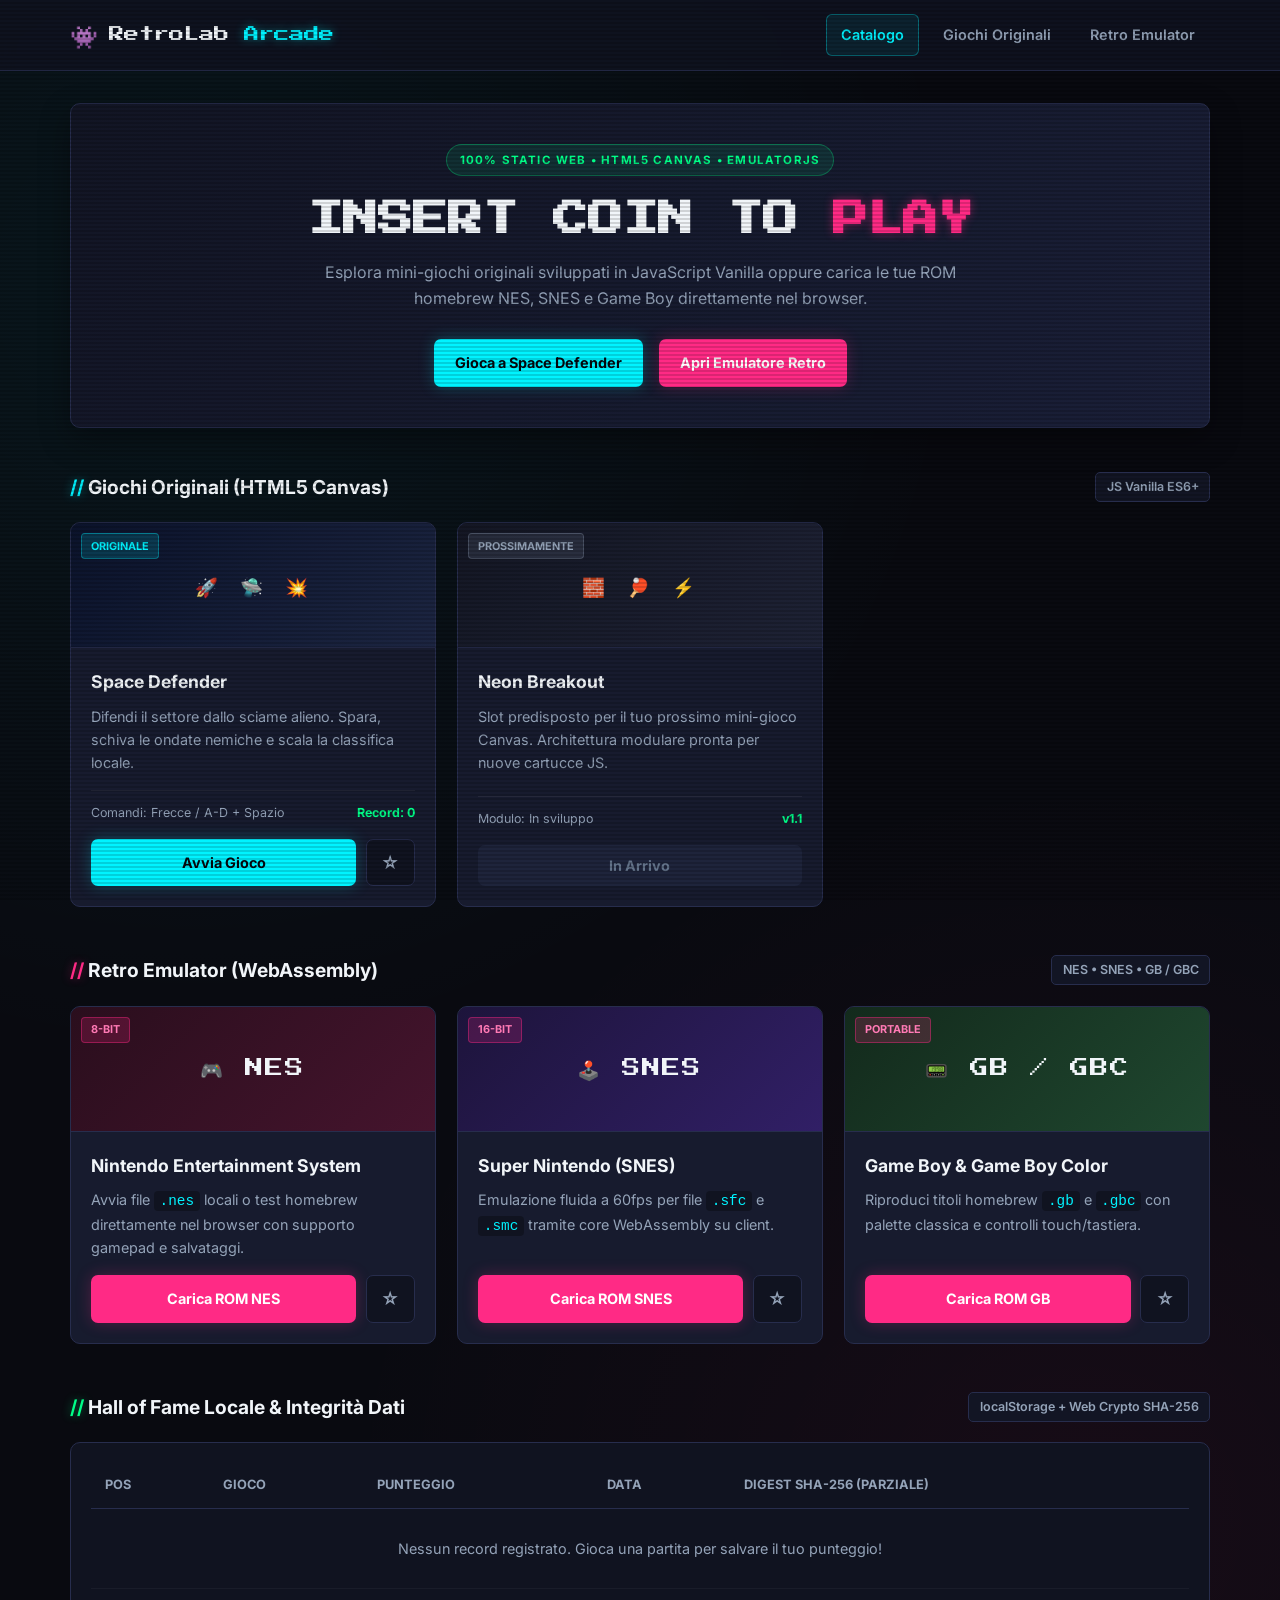
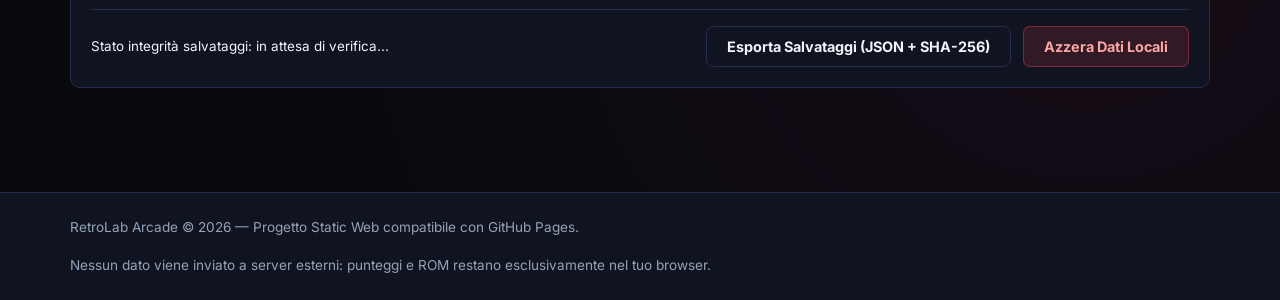
==== index.html @ 6ed78649 "Prime modifiche" ====
<!DOCTYPE html>
<html lang="it">
<head>
  <meta charset="UTF-8">
  <meta name="viewport" content="width=device-width, initial-scale=1.0">
  <title>RetroLab Arcade | Portale Giochi HTML5 &amp; Emulatore</title>
  <link rel="preconnect" href="https://fonts.googleapis.com">
  <link rel="preconnect" href="https://fonts.gstatic.com" crossorigin>
  <link href="https://fonts.googleapis.com/css2?family=Inter:wght@400;600;700&family=Press+Start+2P&display=swap" rel="stylesheet">
  <link rel="stylesheet" href="./assets/css/style.css">
</head>
<body>
<div class="crt-overlay" aria-hidden="true"></div>

<header class="site-header">
  <div class="container header-content">
    <a href="./index.html" class="brand">
      <span class="brand-icon">👾</span>
      <span class="brand-text">RetroLab <span class="neon-cyan">Arcade</span></span>
    </a>
    <nav class="main-nav" aria-label="Navigazione principale">
      <a href="./index.html" class="nav-link active">Catalogo</a>
      <a href="./play_original.html" class="nav-link">Giochi Originali</a>
      <a href="./play_retro.html" class="nav-link">Retro Emulator</a>
    </nav>
  </div>
</header>

<main class="container main-content">
  <section class="hero-banner">
    <div class="hero-badge">100% STATIC WEB • HTML5 CANVAS • EMULATORJS</div>
    <h1 class="hero-title">INSERT COIN TO <span class="neon-pink">PLAY</span></h1>
    <p class="hero-subtitle">
      Esplora mini-giochi originali sviluppati in JavaScript Vanilla oppure carica le tue ROM homebrew NES, SNES e Game Boy direttamente nel browser.
    </p>
    <div class="hero-actions">
      <a href="./play_original.html" class="btn btn-primary">Gioca a Space Defender</a>
      <a href="./play_retro.html" class="btn btn-secondary">Apri Emulatore Retro</a>
    </div>
  </section>

  <section class="catalog-section" aria-labelledby="original-games-heading">
    <div class="section-header">
      <h2 id="original-games-heading" class="section-title">
        <span class="neon-cyan">//</span> Giochi Originali (HTML5 Canvas)
      </h2>
      <span class="section-tag">JS Vanilla ES6+</span>
    </div>

    <div class="games-grid">
      <article class="game-card">
        <div class="card-banner banner-space">
          <span class="card-badge">ORIGINALE</span>
          <div class="pixel-art-preview">🚀 🛸 💥</div>
        </div>
        <div class="card-body">
          <h3 class="card-title">Space Defender</h3>
          <p class="card-desc">
            Difendi il settore dallo sciame alieno. Spara, schiva le ondate nemiche e scala la classifica locale.
          </p>
          <div class="card-meta">
            <span>Comandi: Frecce / A-D + Spazio</span>
            <span id="card-space-best" class="meta-record">Record: 0</span>
          </div>
          <div class="card-actions">
            <a href="./play_original.html" class="btn btn-primary btn-full">Avvia Gioco</a>
            <button type="button" class="btn btn-icon fav-toggle" data-game-id="space_defender" aria-label="Aggiungi Space Defender ai preferiti" title="Preferito">
              ☆
            </button>
          </div>
        </div>
      </article>

      <article class="game-card card-coming-soon">
        <div class="card-banner banner-locked">
          <span class="card-badge badge-muted">PROSSIMAMENTE</span>
          <div class="pixel-art-preview">🧱 🏓 ⚡</div>
        </div>
        <div class="card-body">
          <h3 class="card-title">Neon Breakout</h3>
          <p class="card-desc">
            Slot predisposto per il tuo prossimo mini-gioco Canvas. Architettura modulare pronta per nuove cartucce JS.
          </p>
          <div class="card-meta">
            <span>Modulo: In sviluppo</span>
            <span class="meta-record">v1.1</span>
          </div>
          <div class="card-actions">
            <button type="button" class="btn btn-disabled btn-full" disabled>In Arrivo</button>
          </div>
        </div>
      </article>
    </div>
  </section>

  <section class="catalog-section" aria-labelledby="retro-emulator-heading">
    <div class="section-header">
      <h2 id="retro-emulator-heading" class="section-title">
        <span class="neon-pink">//</span> Retro Emulator (WebAssembly)
      </h2>
      <span class="section-tag">NES • SNES • GB / GBC</span>
    </div>

    <div class="games-grid">
      <article class="game-card">
        <div class="card-banner banner-nes">
          <span class="card-badge badge-pink">8-BIT</span>
          <div class="pixel-art-preview">🎮 NES</div>
        </div>
        <div class="card-body">
          <h3 class="card-title">Nintendo Entertainment System</h3>
          <p class="card-desc">
            Avvia file <code>.nes</code> locali o test homebrew direttamente nel browser con supporto gamepad e salvataggi.
          </p>
          <div class="card-actions">
            <a href="./play_retro.html?core=nes" class="btn btn-secondary btn-full">Carica ROM NES</a>
            <button type="button" class="btn btn-icon fav-toggle" data-game-id="emu_nes" aria-label="Aggiungi NES ai preferiti" title="Preferito">
              ☆
            </button>
          </div>
        </div>
      </article>

      <article class="game-card">
        <div class="card-banner banner-snes">
          <span class="card-badge badge-pink">16-BIT</span>
          <div class="pixel-art-preview">🕹️ SNES</div>
        </div>
        <div class="card-body">
          <h3 class="card-title">Super Nintendo (SNES)</h3>
          <p class="card-desc">
            Emulazione fluida a 60fps per file <code>.sfc</code> e <code>.smc</code> tramite core WebAssembly su client.
          </p>
          <div class="card-actions">
            <a href="./play_retro.html?core=snes" class="btn btn-secondary btn-full">Carica ROM SNES</a>
            <button type="button" class="btn btn-icon fav-toggle" data-game-id="emu_snes" aria-label="Aggiungi SNES ai preferiti" title="Preferito">
              ☆
            </button>
          </div>
        </div>
      </article>

      <article class="game-card">
        <div class="card-banner banner-gb">
          <span class="card-badge badge-pink">PORTABLE</span>
          <div class="pixel-art-preview">📟 GB / GBC</div>
        </div>
        <div class="card-body">
          <h3 class="card-title">Game Boy &amp; Game Boy Color</h3>
          <p class="card-desc">
            Riproduci titoli homebrew <code>.gb</code> e <code>.gbc</code> con palette classica e controlli touch/tastiera.
          </p>
          <div class="card-actions">
            <a href="./play_retro.html?core=gb" class="btn btn-secondary btn-full">Carica ROM GB</a>
            <button type="button" class="btn btn-icon fav-toggle" data-game-id="emu_gb" aria-label="Aggiungi Game Boy ai preferiti" title="Preferito">
              ☆
            </button>
          </div>
        </div>
      </article>
    </div>
  </section>

  <section class="scoreboard-section" aria-labelledby="scoreboard-heading">
    <div class="section-header">
      <h2 id="scoreboard-heading" class="section-title">
        <span class="neon-green">//</span> Hall of Fame Locale &amp; Integrità Dati
      </h2>
      <span class="section-tag">localStorage + Web Crypto SHA-256</span>
    </div>

    <div class="panel">
      <div class="table-responsive">
        <table class="arcade-table">
          <thead>
          <tr>
            <th>Pos</th>
            <th>Gioco</th>
            <th>Punteggio</th>
            <th>Data</th>
            <th>Digest SHA-256 (Parziale)</th>
          </tr>
          </thead>
          <tbody id="scoreboard-body">
          <tr>
            <td colspan="5" class="empty-state">Nessun record registrato. Gioca una partita per salvare il tuo punteggio!</td>
          </tr>
          </tbody>
        </table>
      </div>

      <div class="storage-controls">
        <div class="crypto-status" id="crypto-status">
          Stato integrità salvataggi: in attesa di verifica...
        </div>
        <div class="storage-buttons">
          <button type="button" id="btn-export-data" class="btn btn-outline">
            Esporta Salvataggi (JSON + SHA-256)
          </button>
          <button type="button" id="btn-reset-data" class="btn btn-danger">
            Azzera Dati Locali
          </button>
        </div>
      </div>
    </div>
  </section>
</main>

<footer class="site-footer">
  <div class="container footer-content">
    <p>RetroLab Arcade &copy; 2026 — Progetto Static Web compatibile con GitHub Pages.</p>
    <p class="footer-note">Nessun dato viene inviato a server esterni: punteggi e ROM restano esclusivamente nel tuo browser.</p>
  </div>
</footer>

<script src="./assets/js/storage_crypto.js"></script>
<script>
  document.addEventListener('DOMContentLoaded', async () => {
    if (typeof RetroStorage === 'undefined') return;

    const renderDashboard = async () => {
      const state = await RetroStorage.loadAndVerifyState();
      const statusEl = document.getElementById('crypto-status');
      const tbody = document.getElementById('scoreboard-body');
      const cardBestEl = document.getElementById('card-space-best');

      if (state.isValid) {
        statusEl.innerHTML = `<span class="status-ok">✔ Integrità verificata (SHA-256: ${state.digest.slice(0, 16)}...)</span>`;
      } else {
        statusEl.innerHTML = `<span class="status-warn">⚠ Dati locali inizializzati o modificati manualmente</span>`;
      }

      const spaceScores = state.data.scores.filter(s => s.gameId === 'space_defender');
      const bestSpace = spaceScores.length > 0 ? Math.max(...spaceScores.map(s => s.score)) : 0;
      if (cardBestEl) {
        cardBestEl.textContent = `Record: ${bestSpace}`;
      }

      document.querySelectorAll('.fav-toggle').forEach(btn => {
        const gameId = btn.dataset.gameId;
        const isFav = state.data.favorites.includes(gameId);
        btn.textContent = isFav ? '★' : '☆';
        btn.classList.toggle('is-favorite', isFav);
      });

      const sortedScores = [...state.data.scores]
              .sort((a, b) => b.score - a.score)
              .slice(0, 10);

      if (sortedScores.length === 0) {
        tbody.innerHTML = `<tr><td colspan="5" class="empty-state">Nessun record registrato. Gioca una partita per salvare il tuo punteggio!</td></tr>`;
      } else {
        tbody.innerHTML = sortedScores.map((entry, idx) => `
                        <tr>
                            <td class="rank-cell">#${idx + 1}</td>
                            <td>${entry.gameName}</td>
                            <td class="score-cell">${entry.score.toLocaleString('it-IT')}</td>
                            <td>${new Date(entry.timestamp).toLocaleDateString('it-IT')}</td>
                            <td><code>${(entry.hash || state.digest).slice(0, 14)}...</code></td>
                        </tr>
                    `).join('');
      }
    };

    document.querySelectorAll('.fav-toggle').forEach(btn => {
      btn.addEventListener('click', async () => {
        await RetroStorage.toggleFavorite(btn.dataset.gameId);
        await renderDashboard();
      });
    });

    document.getElementById('btn-export-data').addEventListener('click', async () => {
      const exportPayload = await RetroStorage.exportSignedBackup();
      const blob = new Blob([JSON.stringify(exportPayload, null, 2)], { type: 'application/json' });
      const url = URL.createObjectURL(blob);
      const a = document.createElement('a');
      a.href = url;
      a.download = `retrolab-backup-${Date.now()}.json`;
      a.click();
      URL.revokeObjectURL(url);
    });

    document.getElementById('btn-reset-data').addEventListener('click', async () => {
      if (confirm('Vuoi davvero cancellare tutti i record e i preferiti salvati in questo browser?')) {
        await RetroStorage.resetAll();
        await renderDashboard();
      }
    });

    await renderDashboard();
  });
</script>
</body>
</html>
---- assets/css/style.css ----
:root {
    --bg-primary: #090a10;
    --bg-secondary: #121524;
    --bg-card: #171b2e;
    --bg-panel: #101320;
    --border-color: #272d4d;
    --text-primary: #f1f5f9;
    --text-secondary: #94a3b8;
    --neon-cyan: #00f3ff;
    --neon-pink: #ff2a85;
    --neon-green: #00ff88;
    --neon-yellow: #facc15;
    --danger: #ef4444;
    --font-display: 'Press Start 2P', monospace;
    --font-body: 'Inter', -apple-system, BlinkMacSystemFont, sans-serif;
    --radius: 10px;
    --transition: 0.2s ease;
}

*,
*::before,
*::after {
    box-sizing: border-box;
    margin: 0;
    padding: 0;
}

html, body {
    min-height: 100%;
    background-color: var(--bg-primary);
    color: var(--text-primary);
    font-family: var(--font-body);
    line-height: 1.6;
    overflow-x: hidden;
}

body {
    display: flex;
    flex-direction: column;
    background-image:
            radial-gradient(circle at 15% 15%, rgba(0, 243, 255, 0.06) 0%, transparent 40%),
            radial-gradient(circle at 85% 80%, rgba(255, 42, 133, 0.06) 0%, transparent 40%);
}

/* Effetto scanline CRT discreto */
.crt-overlay {
    position: fixed;
    inset: 0;
    pointer-events: none;
    z-index: 9999;
    background: linear-gradient(
            rgba(18, 16, 16, 0) 50%,
            rgba(0, 0, 0, 0.14) 50%
    );
    background-size: 100% 4px;
}

.container {
    width: 100%;
    max-width: 1180px;
    margin: 0 auto;
    padding: 0 1.25rem;
}

/* Colori Neon Utility */
.neon-cyan { color: var(--neon-cyan); text-shadow: 0 0 10px rgba(0, 243, 255, 0.45); }
.neon-pink { color: var(--neon-pink); text-shadow: 0 0 10px rgba(255, 42, 133, 0.45); }
.neon-green { color: var(--neon-green); text-shadow: 0 0 10px rgba(0, 255, 136, 0.45); }

/* Header & Navigazione */
.site-header {
    background-color: rgba(16, 19, 32, 0.92);
    border-bottom: 1px solid var(--border-color);
    backdrop-filter: blur(8px);
    position: sticky;
    top: 0;
    z-index: 100;
}

.header-content {
    display: flex;
    align-items: center;
    justify-content: space-between;
    min-height: 70px;
    gap: 1rem;
    flex-wrap: wrap;
}

.brand {
    display: inline-flex;
    align-items: center;
    gap: 0.7rem;
    text-decoration: none;
    color: var(--text-primary);
    font-family: var(--font-display);
    font-size: 0.95rem;
}

.brand-icon {
    font-size: 1.4rem;
}

.main-nav {
    display: flex;
    align-items: center;
    gap: 0.5rem;
    flex-wrap: wrap;
}

.nav-link {
    text-decoration: none;
    color: var(--text-secondary);
    font-weight: 600;
    font-size: 0.9rem;
    padding: 0.5rem 0.9rem;
    border-radius: 6px;
    border: 1px solid transparent;
    transition: all var(--transition);
}

.nav-link:hover {
    color: var(--text-primary);
    background-color: rgba(255, 255, 255, 0.05);
}

.nav-link.active {
    color: var(--neon-cyan);
    border-color: rgba(0, 243, 255, 0.35);
    background-color: rgba(0, 243, 255, 0.08);
}

/* Main Content */
.main-content {
    flex: 1;
    padding-top: 2rem;
    padding-bottom: 3.5rem;
}

/* Hero Banner */
.hero-banner {
    background: linear-gradient(135deg, var(--bg-secondary) 0%, #1a1f38 100%);
    border: 1px solid var(--border-color);
    border-radius: var(--radius);
    padding: 2.5rem 2rem;
    text-align: center;
    margin-bottom: 2.75rem;
    box-shadow: 0 12px 30px rgba(0, 0, 0, 0.35);
}

.hero-badge {
    display: inline-block;
    font-size: 0.72rem;
    font-weight: 700;
    letter-spacing: 1.2px;
    color: var(--neon-green);
    background-color: rgba(0, 255, 136, 0.1);
    border: 1px solid rgba(0, 255, 136, 0.3);
    padding: 0.35rem 0.8rem;
    border-radius: 999px;
    margin-bottom: 1.2rem;
}

.hero-title {
    font-family: var(--font-display);
    font-size: clamp(1.3rem, 3.2vw, 2.2rem);
    line-height: 1.4;
    margin-bottom: 1rem;
}

.hero-subtitle {
    max-width: 680px;
    margin: 0 auto 1.75rem;
    color: var(--text-secondary);
    font-size: 1rem;
}

.hero-actions {
    display: flex;
    justify-content: center;
    gap: 1rem;
    flex-wrap: wrap;
}

/* Bottoni */
.btn {
    display: inline-flex;
    align-items: center;
    justify-content: center;
    gap: 0.5rem;
    padding: 0.7rem 1.25rem;
    font-family: var(--font-body);
    font-weight: 700;
    font-size: 0.9rem;
    border-radius: 7px;
    border: 1px solid transparent;
    cursor: pointer;
    text-decoration: none;
    transition: all var(--transition);
}

.btn-full {
    flex: 1;
}

.btn-primary {
    background-color: var(--neon-cyan);
    color: #05070d;
    box-shadow: 0 0 15px rgba(0, 243, 255, 0.25);
}

.btn-primary:hover {
    background-color: #3df6ff;
    transform: translateY(-1px);
}

.btn-secondary {
    background-color: var(--neon-pink);
    color: #ffffff;
    box-shadow: 0 0 15px rgba(255, 42, 133, 0.25);
}

.btn-secondary:hover {
    background-color: #ff4797;
    transform: translateY(-1px);
}

.btn-outline {
    background-color: transparent;
    color: var(--text-primary);
    border-color: var(--border-color);
}

.btn-outline:hover {
    border-color: var(--neon-cyan);
    color: var(--neon-cyan);
}

.btn-danger {
    background-color: rgba(239, 68, 68, 0.15);
    color: #fca5a5;
    border-color: rgba(239, 68, 68, 0.4);
}

.btn-danger:hover {
    background-color: var(--danger);
    color: #ffffff;
}

.btn-disabled {
    background-color: #1e243b;
    color: #64748b;
    cursor: not-allowed;
}

.btn-icon {
    background-color: var(--bg-panel);
    color: var(--text-secondary);
    border-color: var(--border-color);
    padding: 0.7rem 0.9rem;
    font-size: 1.1rem;
}

.btn-icon:hover,
.btn-icon.is-favorite {
    color: var(--neon-yellow);
    border-color: rgba(250, 204, 21, 0.5);
}

/* Sezioni Catalogo */
.catalog-section,
.scoreboard-section {
    margin-bottom: 3rem;
}

.section-header {
    display: flex;
    align-items: center;
    justify-content: space-between;
    gap: 1rem;
    margin-bottom: 1.25rem;
    flex-wrap: wrap;
}

.section-title {
    font-size: 1.2rem;
    font-weight: 700;
}

.section-tag {
    font-size: 0.78rem;
    font-weight: 600;
    color: var(--text-secondary);
    background-color: var(--bg-secondary);
    border: 1px solid var(--border-color);
    padding: 0.25rem 0.65rem;
    border-radius: 5px;
}

.games-grid {
    display: grid;
    grid-template-columns: repeat(auto-fill, minmax(300px, 1fr));
    gap: 1.35rem;
}

/* Game Cards */
.game-card {
    background-color: var(--bg-card);
    border: 1px solid var(--border-color);
    border-radius: var(--radius);
    overflow: hidden;
    display: flex;
    flex-direction: column;
    transition: transform var(--transition), border-color var(--transition);
}

.game-card:hover:not(.card-coming-soon) {
    transform: translateY(-3px);
    border-color: rgba(0, 243, 255, 0.45);
}

.card-banner {
    height: 125px;
    position: relative;
    display: flex;
    align-items: center;
    justify-content: center;
    border-bottom: 1px solid var(--border-color);
}

.banner-space { background: linear-gradient(135deg, #0b132b, #1c2541); }
.banner-locked { background: linear-gradient(135deg, #141724, #1e2235); }
.banner-nes { background: linear-gradient(135deg, #2a0e1d, #45142d); }
.banner-snes { background: linear-gradient(135deg, #1d143b, #311f66); }
.banner-gb { background: linear-gradient(135deg, #132a1c, #1f472f); }

.card-badge {
    position: absolute;
    top: 10px;
    left: 10px;
    font-size: 0.68rem;
    font-weight: 700;
    padding: 0.2rem 0.55rem;
    border-radius: 4px;
    background-color: rgba(0, 243, 255, 0.16);
    color: var(--neon-cyan);
    border: 1px solid rgba(0, 243, 255, 0.35);
}

.badge-pink {
    background-color: rgba(255, 42, 133, 0.18);
    color: #ff7ab5;
    border-color: rgba(255, 42, 133, 0.4);
}

.badge-muted {
    background-color: rgba(148, 163, 184, 0.15);
    color: var(--text-secondary);
    border-color: rgba(148, 163, 184, 0.3);
}

.pixel-art-preview {
    font-family: var(--font-display);
    font-size: 1.15rem;
    letter-spacing: 2px;
}

.card-body {
    padding: 1.25rem;
    display: flex;
    flex-direction: column;
    flex: 1;
}

.card-title {
    font-size: 1.1rem;
    margin-bottom: 0.5rem;
}

.card-desc {
    color: var(--text-secondary);
    font-size: 0.9rem;
    margin-bottom: 1rem;
    flex: 1;
}

.card-desc code {
    color: var(--neon-cyan);
    background-color: rgba(0, 0, 0, 0.3);
    padding: 0.1rem 0.35rem;
    border-radius: 4px;
}

.card-meta {
    display: flex;
    justify-content: space-between;
    font-size: 0.78rem;
    color: var(--text-secondary);
    padding-top: 0.75rem;
    margin-bottom: 1rem;
    border-top: 1px solid rgba(255, 255, 255, 0.06);
}

.meta-record {
    color: var(--neon-green);
    font-weight: 700;
}

.card-actions {
    display: flex;
    gap: 0.6rem;
}

/* Panel & Scoreboard Table */
.panel {
    background-color: var(--bg-panel);
    border: 1px solid var(--border-color);
    border-radius: var(--radius);
    padding: 1.25rem;
}

.table-responsive {
    width: 100%;
    overflow-x: auto;
}

.arcade-table {
    width: 100%;
    border-collapse: collapse;
    text-align: left;
    font-size: 0.9rem;
}

.arcade-table th {
    color: var(--text-secondary);
    font-weight: 700;
    padding: 0.75rem 0.9rem;
    border-bottom: 1px solid var(--border-color);
    font-size: 0.8rem;
    text-transform: uppercase;
}

.arcade-table td {
    padding: 0.8rem 0.9rem;
    border-bottom: 1px solid rgba(255, 255, 255, 0.04);
}

.rank-cell {
    font-family: var(--font-display);
    font-size: 0.75rem;
    color: var(--neon-yellow);
}

.score-cell {
    font-weight: 700;
    color: var(--neon-cyan);
}

.empty-state {
    text-align: center;
    color: var(--text-secondary);
    padding: 1.75rem !important;
}

.storage-controls {
    display: flex;
    align-items: center;
    justify-content: space-between;
    gap: 1rem;
    margin-top: 1.25rem;
    padding-top: 1rem;
    border-top: 1px solid var(--border-color);
    flex-wrap: wrap;
}

.crypto-status {
    font-size: 0.84rem;
}

.status-ok { color: var(--neon-green); }
.status-warn { color: var(--neon-yellow); }

.storage-buttons {
    display: flex;
    gap: 0.75rem;
    flex-wrap: wrap;
}

/* Pagine Gioco & Emulatore (Usate negli Step 2 e 3) */
.game-stage-wrapper {
    display: flex;
    flex-direction: column;
    align-items: center;
    gap: 1.25rem;
}

.hud-bar {
    width: 100%;
    max-width: 800px;
    background-color: var(--bg-secondary);
    border: 1px solid var(--border-color);
    border-radius: var(--radius);
    padding: 0.9rem 1.25rem;
    display: flex;
    justify-content: space-between;
    align-items: center;
    flex-wrap: wrap;
    gap: 1rem;
    font-family: var(--font-display);
    font-size: 0.78rem;
}

.hud-item span {
    color: var(--neon-cyan);
}

.canvas-container {
    width: 100%;
    max-width: 800px;
    background-color: #04050a;
    border: 2px solid var(--border-color);
    border-radius: var(--radius);
    box-shadow: 0 0 30px rgba(0, 243, 255, 0.12);
    overflow: hidden;
    display: flex;
    justify-content: center;
    align-items: center;
}

#game-canvas {
    display: block;
    width: 100%;
    height: auto;
    max-height: 72vh;
}

.controls-bar {
    width: 100%;
    max-width: 800px;
    display: flex;
    justify-content: space-between;
    align-items: center;
    gap: 1rem;
    flex-wrap: wrap;
}

.touch-controls {
    display: none;
    width: 100%;
    max-width: 800px;
    justify-content: space-between;
    gap: 0.75rem;
}

.touch-btn {
    flex: 1;
    padding: 1rem;
    font-size: 1.2rem;
    font-weight: 700;
    background-color: var(--bg-card);
    color: var(--text-primary);
    border: 1px solid var(--border-color);
    border-radius: 8px;
    user-select: none;
    touch-action: manipulation;
}

.touch-btn:active {
    background-color: rgba(0, 243, 255, 0.2);
    border-color: var(--neon-cyan);
}

/* Emulator Box */
.emulator-toolbar {
    width: 100%;
    background-color: var(--bg-secondary);
    border: 1px solid var(--border-color);
    border-radius: var(--radius);
    padding: 1.25rem;
    display: grid;
    grid-template-columns: repeat(auto-fit, minmax(220px, 1fr));
    gap: 1rem;
    align-items: end;
    margin-bottom: 1.25rem;
}

.form-group {
    display: flex;
    flex-direction: column;
    gap: 0.45rem;
}

.form-label {
    font-size: 0.82rem;
    font-weight: 700;
    color: var(--text-secondary);
}

.form-select,
.form-file {
    width: 100%;
    padding: 0.65rem 0.85rem;
    background-color: var(--bg-primary);
    color: var(--text-primary);
    border: 1px solid var(--border-color);
    border-radius: 6px;
    font-family: var(--font-body);
    font-size: 0.9rem;
}

.emulator-viewport {
    width: 100%;
    height: 560px;
    background-color: #05060b;
    border: 2px solid var(--border-color);
    border-radius: var(--radius);
    display: flex;
    align-items: center;
    justify-content: center;
    overflow: hidden;
    position: relative;
}

.emulator-placeholder {
    text-align: center;
    padding: 2rem;
    color: var(--text-secondary);
    max-width: 480px;
}

.emulator-placeholder h3 {
    color: var(--text-primary);
    margin-bottom: 0.5rem;
}

/* Footer */
.site-footer {
    background-color: var(--bg-panel);
    border-top: 1px solid var(--border-color);
    padding: 1.5rem 0;
    font-size: 0.85rem;
    color: var(--text-secondary);
}

.footer-content {
    display: flex;
    justify-content: space-between;
    align-items: center;
    gap: 1rem;
    flex-wrap: wrap;
}

@media (max-width: 768px) {
    .touch-controls {
        display: flex;
    }
    .emulator-viewport {
        height: 400px;
    }
}
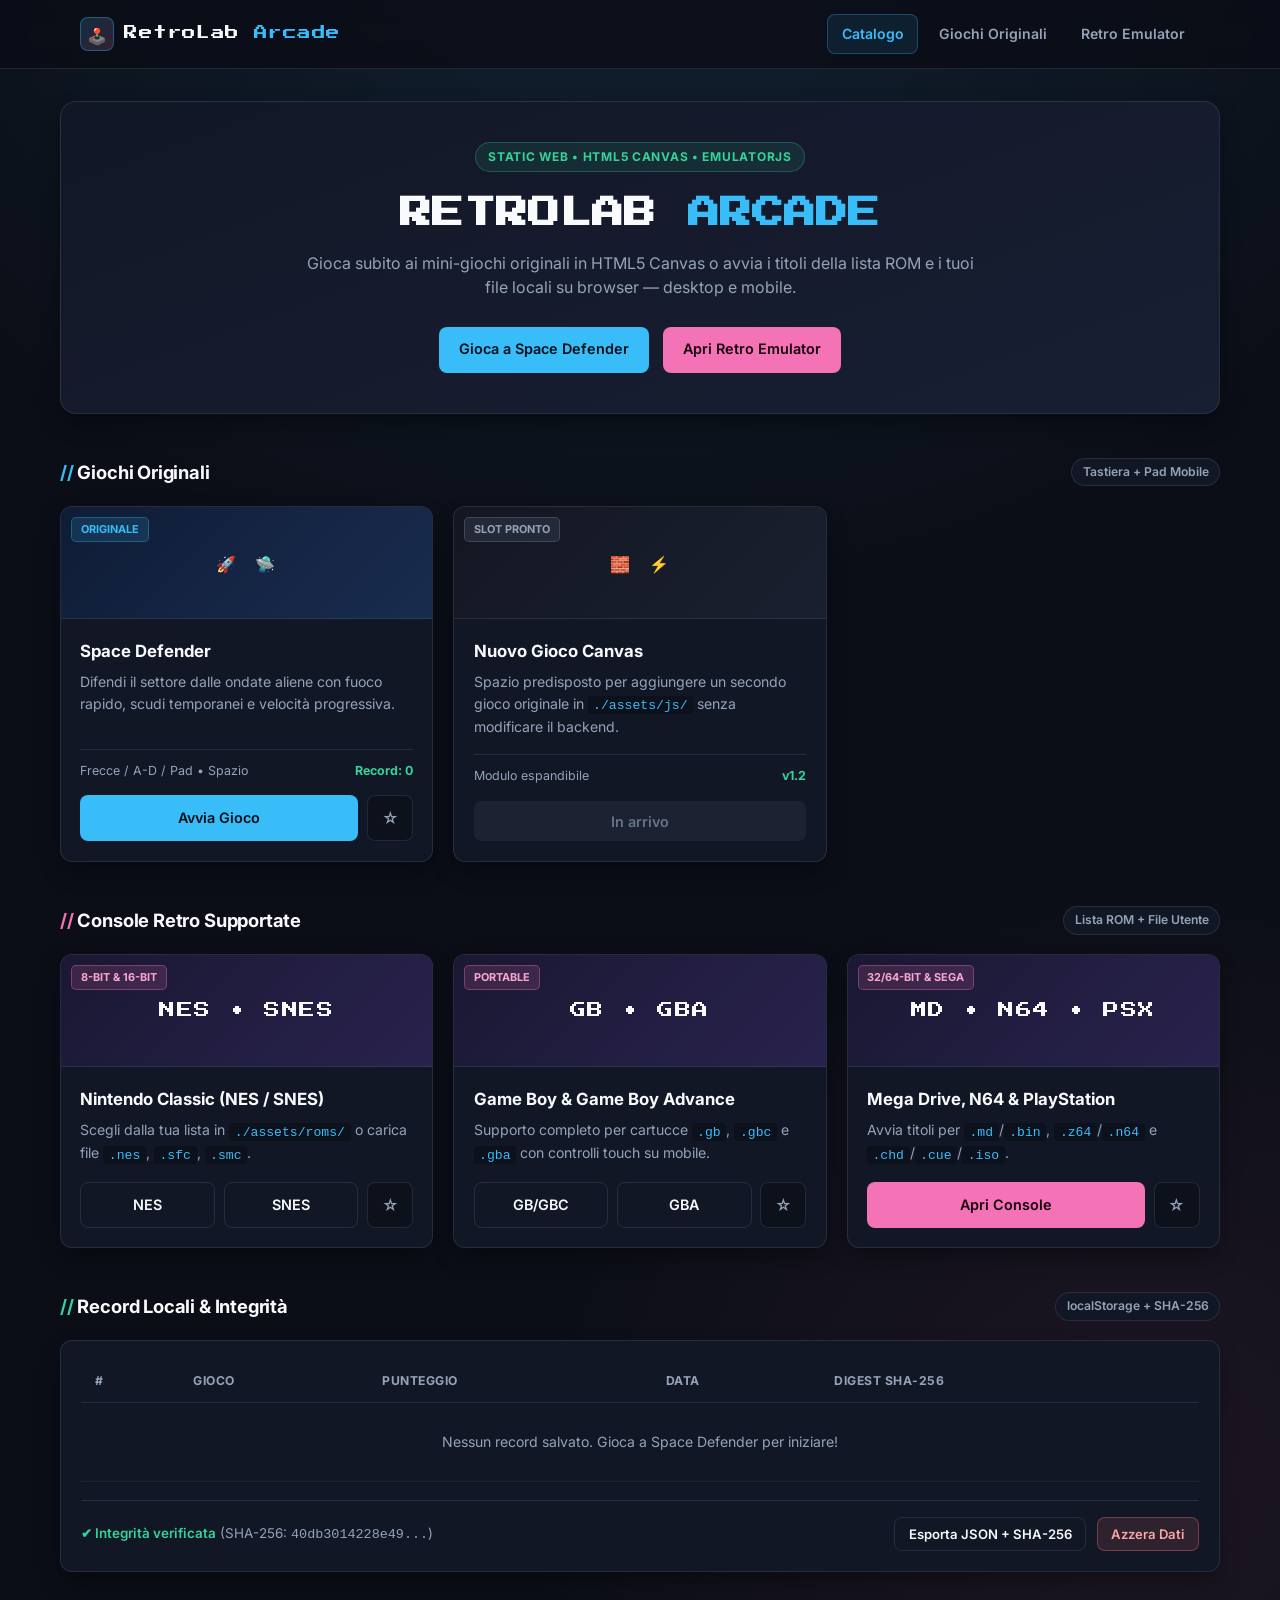
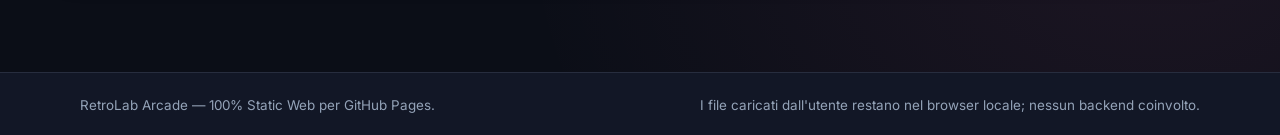
==== commit a213855f: "Aggiorno" ====
--- a/index.html
+++ b/index.html
@@ -3,20 +3,18 @@
 <head>
   <meta charset="UTF-8">
   <meta name="viewport" content="width=device-width, initial-scale=1.0">
-  <title>RetroLab Arcade | Portale Giochi HTML5 &amp; Emulatore</title>
+  <title>RetroLab Arcade | Giochi HTML5 &amp; Emulatore Retro</title>
   <link rel="preconnect" href="https://fonts.googleapis.com">
   <link rel="preconnect" href="https://fonts.gstatic.com" crossorigin>
   <link href="https://fonts.googleapis.com/css2?family=Inter:wght@400;600;700&family=Press+Start+2P&display=swap" rel="stylesheet">
   <link rel="stylesheet" href="./assets/css/style.css">
 </head>
 <body>
-<div class="crt-overlay" aria-hidden="true"></div>
-
 <header class="site-header">
   <div class="container header-content">
     <a href="./index.html" class="brand">
-      <span class="brand-icon">👾</span>
-      <span class="brand-text">RetroLab <span class="neon-cyan">Arcade</span></span>
+      <span class="brand-mark" aria-hidden="true">🕹️</span>
+      <span>RetroLab <span class="text-cyan">Arcade</span></span>
     </a>
     <nav class="main-nav" aria-label="Navigazione principale">
       <a href="./index.html" class="nav-link active">Catalogo</a>
@@ -28,65 +26,63 @@
 
 <main class="container main-content">
   <section class="hero-banner">
-    <div class="hero-badge">100% STATIC WEB • HTML5 CANVAS • EMULATORJS</div>
-    <h1 class="hero-title">INSERT COIN TO <span class="neon-pink">PLAY</span></h1>
+    <div class="hero-badge">Static Web • HTML5 Canvas • EmulatorJS</div>
+    <h1 class="hero-title">RETROLAB <span class="text-cyan">ARCADE</span></h1>
     <p class="hero-subtitle">
-      Esplora mini-giochi originali sviluppati in JavaScript Vanilla oppure carica le tue ROM homebrew NES, SNES e Game Boy direttamente nel browser.
+      Gioca subito ai mini-giochi originali in HTML5 Canvas o avvia i titoli della lista ROM e i tuoi file locali su browser — desktop e mobile.
     </p>
     <div class="hero-actions">
       <a href="./play_original.html" class="btn btn-primary">Gioca a Space Defender</a>
-      <a href="./play_retro.html" class="btn btn-secondary">Apri Emulatore Retro</a>
+      <a href="./play_retro.html" class="btn btn-secondary">Apri Retro Emulator</a>
     </div>
   </section>
 
   <section class="catalog-section" aria-labelledby="original-games-heading">
     <div class="section-header">
       <h2 id="original-games-heading" class="section-title">
-        <span class="neon-cyan">//</span> Giochi Originali (HTML5 Canvas)
+        <span class="text-cyan">//</span> Giochi Originali
       </h2>
-      <span class="section-tag">JS Vanilla ES6+</span>
+      <span class="section-tag">Tastiera + Pad Mobile</span>
     </div>
 
     <div class="games-grid">
       <article class="game-card">
         <div class="card-banner banner-space">
           <span class="card-badge">ORIGINALE</span>
-          <div class="pixel-art-preview">🚀 🛸 💥</div>
+          <div class="pixel-art-preview">🚀 🛸</div>
         </div>
         <div class="card-body">
           <h3 class="card-title">Space Defender</h3>
           <p class="card-desc">
-            Difendi il settore dallo sciame alieno. Spara, schiva le ondate nemiche e scala la classifica locale.
+            Difendi il settore dalle ondate aliene con fuoco rapido, scudi temporanei e velocità progressiva.
           </p>
           <div class="card-meta">
-            <span>Comandi: Frecce / A-D + Spazio</span>
+            <span>Frecce / A-D / Pad • Spazio</span>
             <span id="card-space-best" class="meta-record">Record: 0</span>
           </div>
           <div class="card-actions">
             <a href="./play_original.html" class="btn btn-primary btn-full">Avvia Gioco</a>
-            <button type="button" class="btn btn-icon fav-toggle" data-game-id="space_defender" aria-label="Aggiungi Space Defender ai preferiti" title="Preferito">
-              ☆
-            </button>
+            <button type="button" class="btn btn-icon fav-toggle" data-game-id="space_defender" aria-label="Preferito Space Defender">☆</button>
           </div>
         </div>
       </article>
 
       <article class="game-card card-coming-soon">
         <div class="card-banner banner-locked">
-          <span class="card-badge badge-muted">PROSSIMAMENTE</span>
-          <div class="pixel-art-preview">🧱 🏓 ⚡</div>
-        </div>
-        <div class="card-body">
-          <h3 class="card-title">Neon Breakout</h3>
-          <p class="card-desc">
-            Slot predisposto per il tuo prossimo mini-gioco Canvas. Architettura modulare pronta per nuove cartucce JS.
+          <span class="card-badge badge-muted">SLOT PRONTO</span>
+          <div class="pixel-art-preview">🧱 ⚡</div>
+        </div>
+        <div class="card-body">
+          <h3 class="card-title">Nuovo Gioco Canvas</h3>
+          <p class="card-desc">
+            Spazio predisposto per aggiungere un secondo gioco originale in <code>./assets/js/</code> senza modificare il backend.
           </p>
           <div class="card-meta">
-            <span>Modulo: In sviluppo</span>
-            <span class="meta-record">v1.1</span>
-          </div>
-          <div class="card-actions">
-            <button type="button" class="btn btn-disabled btn-full" disabled>In Arrivo</button>
+            <span>Modulo espandibile</span>
+            <span class="meta-record">v1.2</span>
+          </div>
+          <div class="card-actions">
+            <button type="button" class="btn btn-disabled btn-full" disabled>In arrivo</button>
           </div>
         </div>
       </article>
@@ -96,65 +92,61 @@
   <section class="catalog-section" aria-labelledby="retro-emulator-heading">
     <div class="section-header">
       <h2 id="retro-emulator-heading" class="section-title">
-        <span class="neon-pink">//</span> Retro Emulator (WebAssembly)
+        <span class="text-pink">//</span> Console Retro Supportate
       </h2>
-      <span class="section-tag">NES • SNES • GB / GBC</span>
+      <span class="section-tag">Lista ROM + File Utente</span>
     </div>
 
     <div class="games-grid">
       <article class="game-card">
-        <div class="card-banner banner-nes">
-          <span class="card-badge badge-pink">8-BIT</span>
-          <div class="pixel-art-preview">🎮 NES</div>
-        </div>
-        <div class="card-body">
-          <h3 class="card-title">Nintendo Entertainment System</h3>
-          <p class="card-desc">
-            Avvia file <code>.nes</code> locali o test homebrew direttamente nel browser con supporto gamepad e salvataggi.
-          </p>
-          <div class="card-actions">
-            <a href="./play_retro.html?core=nes" class="btn btn-secondary btn-full">Carica ROM NES</a>
-            <button type="button" class="btn btn-icon fav-toggle" data-game-id="emu_nes" aria-label="Aggiungi NES ai preferiti" title="Preferito">
-              ☆
-            </button>
-          </div>
-        </div>
-      </article>
-
-      <article class="game-card">
-        <div class="card-banner banner-snes">
-          <span class="card-badge badge-pink">16-BIT</span>
-          <div class="pixel-art-preview">🕹️ SNES</div>
-        </div>
-        <div class="card-body">
-          <h3 class="card-title">Super Nintendo (SNES)</h3>
-          <p class="card-desc">
-            Emulazione fluida a 60fps per file <code>.sfc</code> e <code>.smc</code> tramite core WebAssembly su client.
-          </p>
-          <div class="card-actions">
-            <a href="./play_retro.html?core=snes" class="btn btn-secondary btn-full">Carica ROM SNES</a>
-            <button type="button" class="btn btn-icon fav-toggle" data-game-id="emu_snes" aria-label="Aggiungi SNES ai preferiti" title="Preferito">
-              ☆
-            </button>
-          </div>
-        </div>
-      </article>
-
-      <article class="game-card">
-        <div class="card-banner banner-gb">
+        <div class="card-banner banner-console">
+          <span class="card-badge badge-pink">8-BIT &amp; 16-BIT</span>
+          <div class="pixel-art-preview">NES • SNES</div>
+        </div>
+        <div class="card-body">
+          <h3 class="card-title">Nintendo Classic (NES / SNES)</h3>
+          <p class="card-desc">
+            Scegli dalla tua lista in <code>./assets/roms/</code> o carica file <code>.nes</code>, <code>.sfc</code>, <code>.smc</code>.
+          </p>
+          <div class="card-actions">
+            <a href="./play_retro.html?console=nes" class="btn btn-outline btn-full">NES</a>
+            <a href="./play_retro.html?console=snes" class="btn btn-outline btn-full">SNES</a>
+            <button type="button" class="btn btn-icon fav-toggle" data-game-id="emu_nintendo" aria-label="Preferito Nintendo">☆</button>
+          </div>
+        </div>
+      </article>
+
+      <article class="game-card">
+        <div class="card-banner banner-console">
           <span class="card-badge badge-pink">PORTABLE</span>
-          <div class="pixel-art-preview">📟 GB / GBC</div>
-        </div>
-        <div class="card-body">
-          <h3 class="card-title">Game Boy &amp; Game Boy Color</h3>
-          <p class="card-desc">
-            Riproduci titoli homebrew <code>.gb</code> e <code>.gbc</code> con palette classica e controlli touch/tastiera.
-          </p>
-          <div class="card-actions">
-            <a href="./play_retro.html?core=gb" class="btn btn-secondary btn-full">Carica ROM GB</a>
-            <button type="button" class="btn btn-icon fav-toggle" data-game-id="emu_gb" aria-label="Aggiungi Game Boy ai preferiti" title="Preferito">
-              ☆
-            </button>
+          <div class="pixel-art-preview">GB • GBA</div>
+        </div>
+        <div class="card-body">
+          <h3 class="card-title">Game Boy &amp; Game Boy Advance</h3>
+          <p class="card-desc">
+            Supporto completo per cartucce <code>.gb</code>, <code>.gbc</code> e <code>.gba</code> con controlli touch su mobile.
+          </p>
+          <div class="card-actions">
+            <a href="./play_retro.html?console=gb" class="btn btn-outline btn-full">GB/GBC</a>
+            <a href="./play_retro.html?console=gba" class="btn btn-outline btn-full">GBA</a>
+            <button type="button" class="btn btn-icon fav-toggle" data-game-id="emu_gameboy" aria-label="Preferito Game Boy">☆</button>
+          </div>
+        </div>
+      </article>
+
+      <article class="game-card">
+        <div class="card-banner banner-console">
+          <span class="card-badge badge-pink">32/64-BIT &amp; SEGA</span>
+          <div class="pixel-art-preview">MD • N64 • PSX</div>
+        </div>
+        <div class="card-body">
+          <h3 class="card-title">Mega Drive, N64 &amp; PlayStation</h3>
+          <p class="card-desc">
+            Avvia titoli per <code>.md</code>/<code>.bin</code>, <code>.z64</code>/<code>.n64</code> e <code>.chd</code>/<code>.cue</code>/<code>.iso</code>.
+          </p>
+          <div class="card-actions">
+            <a href="./play_retro.html?console=segaMD" class="btn btn-secondary btn-full">Apri Console</a>
+            <button type="button" class="btn btn-icon fav-toggle" data-game-id="emu_advanced" aria-label="Preferito Console Avanzate">☆</button>
           </div>
         </div>
       </article>
@@ -164,9 +156,9 @@
   <section class="scoreboard-section" aria-labelledby="scoreboard-heading">
     <div class="section-header">
       <h2 id="scoreboard-heading" class="section-title">
-        <span class="neon-green">//</span> Hall of Fame Locale &amp; Integrità Dati
+        <span class="text-green">//</span> Record Locali &amp; Integrità
       </h2>
-      <span class="section-tag">localStorage + Web Crypto SHA-256</span>
+      <span class="section-tag">localStorage + SHA-256</span>
     </div>
 
     <div class="panel">
@@ -174,32 +166,26 @@
         <table class="arcade-table">
           <thead>
           <tr>
-            <th>Pos</th>
+            <th>#</th>
             <th>Gioco</th>
             <th>Punteggio</th>
             <th>Data</th>
-            <th>Digest SHA-256 (Parziale)</th>
+            <th>Digest SHA-256</th>
           </tr>
           </thead>
           <tbody id="scoreboard-body">
           <tr>
-            <td colspan="5" class="empty-state">Nessun record registrato. Gioca una partita per salvare il tuo punteggio!</td>
+            <td colspan="5" class="empty-state">Nessun record salvato. Gioca a Space Defender per iniziare!</td>
           </tr>
           </tbody>
         </table>
       </div>
 
       <div class="storage-controls">
-        <div class="crypto-status" id="crypto-status">
-          Stato integrità salvataggi: in attesa di verifica...
-        </div>
+        <div class="crypto-status" id="crypto-status">Verifica integrità salvataggi...</div>
         <div class="storage-buttons">
-          <button type="button" id="btn-export-data" class="btn btn-outline">
-            Esporta Salvataggi (JSON + SHA-256)
-          </button>
-          <button type="button" id="btn-reset-data" class="btn btn-danger">
-            Azzera Dati Locali
-          </button>
+          <button type="button" id="btn-export-data" class="btn btn-outline btn-sm">Esporta JSON + SHA-256</button>
+          <button type="button" id="btn-reset-data" class="btn btn-danger btn-sm">Azzera Dati</button>
         </div>
       </div>
     </div>
@@ -208,8 +194,8 @@
 
 <footer class="site-footer">
   <div class="container footer-content">
-    <p>RetroLab Arcade &copy; 2026 — Progetto Static Web compatibile con GitHub Pages.</p>
-    <p class="footer-note">Nessun dato viene inviato a server esterni: punteggi e ROM restano esclusivamente nel tuo browser.</p>
+    <p>RetroLab Arcade — 100% Static Web per GitHub Pages.</p>
+    <p class="footer-note">I file caricati dall'utente restano nel browser locale; nessun backend coinvolto.</p>
   </div>
 </footer>
 
@@ -224,31 +210,23 @@
       const tbody = document.getElementById('scoreboard-body');
       const cardBestEl = document.getElementById('card-space-best');
 
-      if (state.isValid) {
-        statusEl.innerHTML = `<span class="status-ok">✔ Integrità verificata (SHA-256: ${state.digest.slice(0, 16)}...)</span>`;
-      } else {
-        statusEl.innerHTML = `<span class="status-warn">⚠ Dati locali inizializzati o modificati manualmente</span>`;
-      }
+      statusEl.innerHTML = state.isValid
+              ? `<span class="status-ok">✔ Integrità verificata</span> (SHA-256: <code>${state.digest.slice(0, 14)}...</code>)`
+              : `<span class="status-warn">⚠ Stato inizializzato o modificato</span> (SHA-256: <code>${state.digest.slice(0, 14)}...</code>)`;
 
       const spaceScores = state.data.scores.filter(s => s.gameId === 'space_defender');
       const bestSpace = spaceScores.length > 0 ? Math.max(...spaceScores.map(s => s.score)) : 0;
-      if (cardBestEl) {
-        cardBestEl.textContent = `Record: ${bestSpace}`;
-      }
+      if (cardBestEl) cardBestEl.textContent = `Record: ${bestSpace.toLocaleString('it-IT')}`;
 
       document.querySelectorAll('.fav-toggle').forEach(btn => {
-        const gameId = btn.dataset.gameId;
-        const isFav = state.data.favorites.includes(gameId);
+        const isFav = state.data.favorites.includes(btn.dataset.gameId);
         btn.textContent = isFav ? '★' : '☆';
         btn.classList.toggle('is-favorite', isFav);
       });
 
-      const sortedScores = [...state.data.scores]
-              .sort((a, b) => b.score - a.score)
-              .slice(0, 10);
-
+      const sortedScores = [...state.data.scores].sort((a, b) => b.score - a.score).slice(0, 10);
       if (sortedScores.length === 0) {
-        tbody.innerHTML = `<tr><td colspan="5" class="empty-state">Nessun record registrato. Gioca una partita per salvare il tuo punteggio!</td></tr>`;
+        tbody.innerHTML = `<tr><td colspan="5" class="empty-state">Nessun record salvato. Gioca a Space Defender per iniziare!</td></tr>`;
       } else {
         tbody.innerHTML = sortedScores.map((entry, idx) => `
                         <tr>
@@ -281,7 +259,7 @@
     });
 
     document.getElementById('btn-reset-data').addEventListener('click', async () => {
-      if (confirm('Vuoi davvero cancellare tutti i record e i preferiti salvati in questo browser?')) {
+      if (confirm('Vuoi davvero cancellare tutti i record locali e i preferiti?')) {
         await RetroStorage.resetAll();
         await renderDashboard();
       }
--- a/assets/css/style.css
+++ b/assets/css/style.css
@@ -1,20 +1,26 @@
 :root {
-    --bg-primary: #090a10;
-    --bg-secondary: #121524;
-    --bg-card: #171b2e;
-    --bg-panel: #101320;
-    --border-color: #272d4d;
-    --text-primary: #f1f5f9;
+    --bg-canvas: #0b0e17;
+    --bg-surface: #121726;
+    --bg-elevated: #181f33;
+    --bg-input: #0d111c;
+    --border-subtle: rgba(148, 163, 184, 0.16);
+    --border-strong: rgba(56, 189, 248, 0.35);
+    --text-primary: #f8fafc;
     --text-secondary: #94a3b8;
-    --neon-cyan: #00f3ff;
-    --neon-pink: #ff2a85;
-    --neon-green: #00ff88;
-    --neon-yellow: #facc15;
-    --danger: #ef4444;
+    --text-muted: #64748b;
+    --accent-cyan: #38bdf8;
+    --accent-cyan-hover: #7dd3fc;
+    --accent-magenta: #f472b6;
+    --accent-emerald: #34d399;
+    --accent-amber: #fbbf24;
+    --accent-danger: #f87171;
     --font-display: 'Press Start 2P', monospace;
-    --font-body: 'Inter', -apple-system, BlinkMacSystemFont, sans-serif;
-    --radius: 10px;
-    --transition: 0.2s ease;
+    --font-sans: 'Inter', -apple-system, BlinkMacSystemFont, 'Segoe UI', sans-serif;
+    --radius-sm: 8px;
+    --radius-md: 12px;
+    --radius-lg: 16px;
+    --shadow-card: 0 10px 25px -5px rgba(0, 0, 0, 0.45);
+    --transition: 180ms cubic-bezier(0.4, 0, 0.2, 1);
 }
 
 *,
@@ -25,63 +31,53 @@
     padding: 0;
 }
 
-html, body {
-    min-height: 100%;
-    background-color: var(--bg-primary);
+html {
+    scroll-behavior: smooth;
+}
+
+body {
+    min-height: 100vh;
+    display: flex;
+    flex-direction: column;
+    background-color: var(--bg-canvas);
+    background-image:
+            radial-gradient(ellipse 70% 45% at 50% -10%, rgba(56, 189, 248, 0.12), transparent),
+            radial-gradient(ellipse 50% 35% at 90% 85%, rgba(244, 114, 182, 0.08), transparent);
     color: var(--text-primary);
-    font-family: var(--font-body);
-    line-height: 1.6;
-    overflow-x: hidden;
-}
-
-body {
-    display: flex;
-    flex-direction: column;
-    background-image:
-            radial-gradient(circle at 15% 15%, rgba(0, 243, 255, 0.06) 0%, transparent 40%),
-            radial-gradient(circle at 85% 80%, rgba(255, 42, 133, 0.06) 0%, transparent 40%);
-}
-
-/* Effetto scanline CRT discreto */
-.crt-overlay {
-    position: fixed;
-    inset: 0;
-    pointer-events: none;
-    z-index: 9999;
-    background: linear-gradient(
-            rgba(18, 16, 16, 0) 50%,
-            rgba(0, 0, 0, 0.14) 50%
-    );
-    background-size: 100% 4px;
+    font-family: var(--font-sans);
+    font-size: 16px;
+    line-height: 1.55;
+    -webkit-font-smoothing: antialiased;
 }
 
 .container {
     width: 100%;
-    max-width: 1180px;
+    max-width: 1160px;
     margin: 0 auto;
     padding: 0 1.25rem;
 }
 
-/* Colori Neon Utility */
-.neon-cyan { color: var(--neon-cyan); text-shadow: 0 0 10px rgba(0, 243, 255, 0.45); }
-.neon-pink { color: var(--neon-pink); text-shadow: 0 0 10px rgba(255, 42, 133, 0.45); }
-.neon-green { color: var(--neon-green); text-shadow: 0 0 10px rgba(0, 255, 136, 0.45); }
-
-/* Header & Navigazione */
+/* Accenti testuali */
+.text-cyan { color: var(--accent-cyan); }
+.text-pink { color: var(--accent-magenta); }
+.text-green { color: var(--accent-emerald); }
+.text-amber { color: var(--accent-amber); }
+
+/* Header */
 .site-header {
-    background-color: rgba(16, 19, 32, 0.92);
-    border-bottom: 1px solid var(--border-color);
-    backdrop-filter: blur(8px);
     position: sticky;
     top: 0;
-    z-index: 100;
+    z-index: 50;
+    background-color: rgba(11, 14, 23, 0.85);
+    backdrop-filter: blur(12px);
+    border-bottom: 1px solid var(--border-subtle);
 }
 
 .header-content {
+    min-height: 68px;
     display: flex;
     align-items: center;
     justify-content: space-between;
-    min-height: 70px;
     gap: 1rem;
     flex-wrap: wrap;
 }
@@ -89,21 +85,30 @@
 .brand {
     display: inline-flex;
     align-items: center;
-    gap: 0.7rem;
+    gap: 0.65rem;
     text-decoration: none;
     color: var(--text-primary);
     font-family: var(--font-display);
-    font-size: 0.95rem;
-}
-
-.brand-icon {
-    font-size: 1.4rem;
+    font-size: 0.85rem;
+    letter-spacing: 0.4px;
+}
+
+.brand-mark {
+    display: inline-flex;
+    align-items: center;
+    justify-content: center;
+    width: 34px;
+    height: 34px;
+    border-radius: var(--radius-sm);
+    background: linear-gradient(135deg, rgba(56, 189, 248, 0.18), rgba(244, 114, 182, 0.18));
+    border: 1px solid var(--border-strong);
+    font-size: 1rem;
 }
 
 .main-nav {
     display: flex;
     align-items: center;
-    gap: 0.5rem;
+    gap: 0.35rem;
     flex-wrap: wrap;
 }
 
@@ -111,65 +116,67 @@
     text-decoration: none;
     color: var(--text-secondary);
     font-weight: 600;
-    font-size: 0.9rem;
-    padding: 0.5rem 0.9rem;
-    border-radius: 6px;
+    font-size: 0.88rem;
+    padding: 0.48rem 0.85rem;
+    border-radius: var(--radius-sm);
     border: 1px solid transparent;
-    transition: all var(--transition);
+    transition: color var(--transition), background-color var(--transition), border-color var(--transition);
 }
 
 .nav-link:hover {
     color: var(--text-primary);
-    background-color: rgba(255, 255, 255, 0.05);
+    background-color: rgba(255, 255, 255, 0.04);
 }
 
 .nav-link.active {
-    color: var(--neon-cyan);
-    border-color: rgba(0, 243, 255, 0.35);
-    background-color: rgba(0, 243, 255, 0.08);
-}
-
-/* Main Content */
+    color: var(--accent-cyan);
+    background-color: rgba(56, 189, 248, 0.1);
+    border-color: rgba(56, 189, 248, 0.28);
+}
+
+/* Main */
 .main-content {
     flex: 1;
-    padding-top: 2rem;
-    padding-bottom: 3.5rem;
-}
-
-/* Hero Banner */
+    padding: 2rem 0 3.5rem;
+}
+
+/* Hero */
 .hero-banner {
-    background: linear-gradient(135deg, var(--bg-secondary) 0%, #1a1f38 100%);
-    border: 1px solid var(--border-color);
-    border-radius: var(--radius);
-    padding: 2.5rem 2rem;
+    background: linear-gradient(160deg, var(--bg-surface) 0%, var(--bg-elevated) 100%);
+    border: 1px solid var(--border-subtle);
+    border-radius: var(--radius-lg);
+    padding: 2.5rem 1.75rem;
     text-align: center;
     margin-bottom: 2.75rem;
-    box-shadow: 0 12px 30px rgba(0, 0, 0, 0.35);
+    box-shadow: var(--shadow-card);
 }
 
 .hero-badge {
-    display: inline-block;
-    font-size: 0.72rem;
-    font-weight: 700;
-    letter-spacing: 1.2px;
-    color: var(--neon-green);
-    background-color: rgba(0, 255, 136, 0.1);
-    border: 1px solid rgba(0, 255, 136, 0.3);
-    padding: 0.35rem 0.8rem;
+    display: inline-flex;
+    align-items: center;
+    gap: 0.4rem;
+    font-size: 0.75rem;
+    font-weight: 700;
+    letter-spacing: 0.06em;
+    text-transform: uppercase;
+    color: var(--accent-emerald);
+    background-color: rgba(52, 211, 153, 0.1);
+    border: 1px solid rgba(52, 211, 153, 0.28);
+    padding: 0.3rem 0.8rem;
     border-radius: 999px;
-    margin-bottom: 1.2rem;
+    margin-bottom: 1.1rem;
 }
 
 .hero-title {
     font-family: var(--font-display);
-    font-size: clamp(1.3rem, 3.2vw, 2.2rem);
-    line-height: 1.4;
-    margin-bottom: 1rem;
+    font-size: clamp(1.25rem, 3vw, 2rem);
+    line-height: 1.45;
+    margin-bottom: 0.9rem;
 }
 
 .hero-subtitle {
     max-width: 680px;
-    margin: 0 auto 1.75rem;
+    margin: 0 auto 1.65rem;
     color: var(--text-secondary);
     font-size: 1rem;
 }
@@ -177,7 +184,7 @@
 .hero-actions {
     display: flex;
     justify-content: center;
-    gap: 1rem;
+    gap: 0.85rem;
     flex-wrap: wrap;
 }
 
@@ -186,90 +193,94 @@
     display: inline-flex;
     align-items: center;
     justify-content: center;
-    gap: 0.5rem;
-    padding: 0.7rem 1.25rem;
-    font-family: var(--font-body);
-    font-weight: 700;
+    gap: 0.45rem;
+    padding: 0.68rem 1.2rem;
+    font-family: var(--font-sans);
+    font-weight: 600;
     font-size: 0.9rem;
-    border-radius: 7px;
+    border-radius: var(--radius-sm);
     border: 1px solid transparent;
     cursor: pointer;
     text-decoration: none;
     transition: all var(--transition);
 }
 
+.btn-sm {
+    padding: 0.48rem 0.85rem;
+    font-size: 0.82rem;
+}
+
 .btn-full {
     flex: 1;
 }
 
 .btn-primary {
-    background-color: var(--neon-cyan);
-    color: #05070d;
-    box-shadow: 0 0 15px rgba(0, 243, 255, 0.25);
+    background-color: var(--accent-cyan);
+    color: #06101a;
 }
 
 .btn-primary:hover {
-    background-color: #3df6ff;
+    background-color: var(--accent-cyan-hover);
     transform: translateY(-1px);
 }
 
 .btn-secondary {
-    background-color: var(--neon-pink);
-    color: #ffffff;
-    box-shadow: 0 0 15px rgba(255, 42, 133, 0.25);
+    background-color: var(--accent-magenta);
+    color: #16050e;
 }
 
 .btn-secondary:hover {
-    background-color: #ff4797;
+    filter: brightness(1.08);
     transform: translateY(-1px);
 }
 
 .btn-outline {
     background-color: transparent;
     color: var(--text-primary);
-    border-color: var(--border-color);
+    border-color: var(--border-subtle);
 }
 
 .btn-outline:hover {
-    border-color: var(--neon-cyan);
-    color: var(--neon-cyan);
+    border-color: var(--accent-cyan);
+    color: var(--accent-cyan);
+    background-color: rgba(56, 189, 248, 0.06);
 }
 
 .btn-danger {
-    background-color: rgba(239, 68, 68, 0.15);
+    background-color: rgba(248, 113, 113, 0.12);
     color: #fca5a5;
-    border-color: rgba(239, 68, 68, 0.4);
+    border-color: rgba(248, 113, 113, 0.35);
 }
 
 .btn-danger:hover {
-    background-color: var(--danger);
-    color: #ffffff;
+    background-color: var(--accent-danger);
+    color: #0b0e17;
 }
 
 .btn-disabled {
-    background-color: #1e243b;
-    color: #64748b;
+    background-color: rgba(148, 163, 184, 0.08);
+    color: var(--text-muted);
     cursor: not-allowed;
 }
 
 .btn-icon {
-    background-color: var(--bg-panel);
-    color: var(--text-secondary);
-    border-color: var(--border-color);
-    padding: 0.7rem 0.9rem;
-    font-size: 1.1rem;
+    background-color: var(--bg-input);
+    color: var(--text-secondary);
+    border-color: var(--border-subtle);
+    padding: 0.65rem 0.85rem;
+    font-size: 1rem;
 }
 
 .btn-icon:hover,
 .btn-icon.is-favorite {
-    color: var(--neon-yellow);
-    border-color: rgba(250, 204, 21, 0.5);
-}
-
-/* Sezioni Catalogo */
+    color: var(--accent-amber);
+    border-color: rgba(251, 191, 36, 0.45);
+}
+
+/* Sezioni */
 .catalog-section,
 .scoreboard-section {
-    margin-bottom: 3rem;
+    margin-bottom: 2.75rem;
 }
 
 .section-header {
@@ -277,61 +288,61 @@
     align-items: center;
     justify-content: space-between;
     gap: 1rem;
-    margin-bottom: 1.25rem;
+    margin-bottom: 1.2rem;
     flex-wrap: wrap;
 }
 
 .section-title {
-    font-size: 1.2rem;
-    font-weight: 700;
+    font-size: 1.15rem;
+    font-weight: 700;
+    letter-spacing: -0.01em;
 }
 
 .section-tag {
-    font-size: 0.78rem;
+    font-size: 0.76rem;
     font-weight: 600;
     color: var(--text-secondary);
-    background-color: var(--bg-secondary);
-    border: 1px solid var(--border-color);
+    background-color: var(--bg-surface);
+    border: 1px solid var(--border-subtle);
     padding: 0.25rem 0.65rem;
-    border-radius: 5px;
+    border-radius: 999px;
 }
 
 .games-grid {
     display: grid;
-    grid-template-columns: repeat(auto-fill, minmax(300px, 1fr));
-    gap: 1.35rem;
-}
-
-/* Game Cards */
+    grid-template-columns: repeat(auto-fill, minmax(290px, 1fr));
+    gap: 1.25rem;
+}
+
+/* Cards */
 .game-card {
-    background-color: var(--bg-card);
-    border: 1px solid var(--border-color);
-    border-radius: var(--radius);
+    background-color: var(--bg-surface);
+    border: 1px solid var(--border-subtle);
+    border-radius: var(--radius-md);
     overflow: hidden;
     display: flex;
     flex-direction: column;
+    box-shadow: var(--shadow-card);
     transition: transform var(--transition), border-color var(--transition);
 }
 
 .game-card:hover:not(.card-coming-soon) {
     transform: translateY(-3px);
-    border-color: rgba(0, 243, 255, 0.45);
+    border-color: var(--border-strong);
 }
 
 .card-banner {
-    height: 125px;
+    height: 112px;
     position: relative;
     display: flex;
     align-items: center;
     justify-content: center;
-    border-bottom: 1px solid var(--border-color);
-}
-
-.banner-space { background: linear-gradient(135deg, #0b132b, #1c2541); }
-.banner-locked { background: linear-gradient(135deg, #141724, #1e2235); }
-.banner-nes { background: linear-gradient(135deg, #2a0e1d, #45142d); }
-.banner-snes { background: linear-gradient(135deg, #1d143b, #311f66); }
-.banner-gb { background: linear-gradient(135deg, #132a1c, #1f472f); }
+    border-bottom: 1px solid var(--border-subtle);
+}
+
+.banner-space { background: linear-gradient(135deg, #0f1c36, #192c4f); }
+.banner-locked { background: linear-gradient(135deg, #131722, #1b2030); }
+.banner-console { background: linear-gradient(135deg, #1a1833, #29224d); }
 
 .card-badge {
     position: absolute;
@@ -340,82 +351,87 @@
     font-size: 0.68rem;
     font-weight: 700;
     padding: 0.2rem 0.55rem;
-    border-radius: 4px;
-    background-color: rgba(0, 243, 255, 0.16);
-    color: var(--neon-cyan);
-    border: 1px solid rgba(0, 243, 255, 0.35);
+    border-radius: 5px;
+    background-color: rgba(56, 189, 248, 0.14);
+    color: var(--accent-cyan);
+    border: 1px solid rgba(56, 189, 248, 0.3);
 }
 
 .badge-pink {
-    background-color: rgba(255, 42, 133, 0.18);
-    color: #ff7ab5;
-    border-color: rgba(255, 42, 133, 0.4);
+    background-color: rgba(244, 114, 182, 0.15);
+    color: #f9a8d4;
+    border-color: rgba(244, 114, 182, 0.35);
 }
 
 .badge-muted {
-    background-color: rgba(148, 163, 184, 0.15);
-    color: var(--text-secondary);
-    border-color: rgba(148, 163, 184, 0.3);
+    background-color: rgba(148, 163, 184, 0.12);
+    color: var(--text-secondary);
+    border-color: rgba(148, 163, 184, 0.25);
 }
 
 .pixel-art-preview {
     font-family: var(--font-display);
-    font-size: 1.15rem;
-    letter-spacing: 2px;
+    font-size: 1rem;
+    letter-spacing: 1.5px;
 }
 
 .card-body {
-    padding: 1.25rem;
+    padding: 1.2rem;
     display: flex;
     flex-direction: column;
     flex: 1;
 }
 
 .card-title {
-    font-size: 1.1rem;
-    margin-bottom: 0.5rem;
+    font-size: 1.05rem;
+    font-weight: 700;
+    margin-bottom: 0.45rem;
 }
 
 .card-desc {
     color: var(--text-secondary);
-    font-size: 0.9rem;
+    font-size: 0.88rem;
     margin-bottom: 1rem;
     flex: 1;
 }
 
 .card-desc code {
-    color: var(--neon-cyan);
-    background-color: rgba(0, 0, 0, 0.3);
+    color: var(--accent-cyan);
+    background-color: var(--bg-input);
     padding: 0.1rem 0.35rem;
     border-radius: 4px;
+    font-size: 0.82rem;
 }
 
 .card-meta {
     display: flex;
     justify-content: space-between;
+    gap: 0.5rem;
     font-size: 0.78rem;
     color: var(--text-secondary);
-    padding-top: 0.75rem;
-    margin-bottom: 1rem;
-    border-top: 1px solid rgba(255, 255, 255, 0.06);
+    padding-top: 0.7rem;
+    margin-bottom: 0.95rem;
+    border-top: 1px solid var(--border-subtle);
 }
 
 .meta-record {
-    color: var(--neon-green);
-    font-weight: 700;
+    color: var(--accent-emerald);
+    font-weight: 700;
+    white-space: nowrap;
 }
 
 .card-actions {
     display: flex;
-    gap: 0.6rem;
-}
-
-/* Panel & Scoreboard Table */
+    gap: 0.55rem;
+}
+
+/* Panel & Tabella */
 .panel {
-    background-color: var(--bg-panel);
-    border: 1px solid var(--border-color);
-    border-radius: var(--radius);
+    background-color: var(--bg-surface);
+    border: 1px solid var(--border-subtle);
+    border-radius: var(--radius-md);
     padding: 1.25rem;
+    box-shadow: var(--shadow-card);
 }
 
 .table-responsive {
@@ -427,32 +443,33 @@
     width: 100%;
     border-collapse: collapse;
     text-align: left;
-    font-size: 0.9rem;
+    font-size: 0.88rem;
 }
 
 .arcade-table th {
     color: var(--text-secondary);
     font-weight: 700;
-    padding: 0.75rem 0.9rem;
-    border-bottom: 1px solid var(--border-color);
-    font-size: 0.8rem;
+    padding: 0.7rem 0.85rem;
+    border-bottom: 1px solid var(--border-subtle);
+    font-size: 0.76rem;
     text-transform: uppercase;
+    letter-spacing: 0.04em;
 }
 
 .arcade-table td {
-    padding: 0.8rem 0.9rem;
-    border-bottom: 1px solid rgba(255, 255, 255, 0.04);
+    padding: 0.75rem 0.85rem;
+    border-bottom: 1px solid rgba(148, 163, 184, 0.08);
 }
 
 .rank-cell {
     font-family: var(--font-display);
-    font-size: 0.75rem;
-    color: var(--neon-yellow);
+    font-size: 0.72rem;
+    color: var(--accent-amber);
 }
 
 .score-cell {
     font-weight: 700;
-    color: var(--neon-cyan);
+    color: var(--accent-cyan);
 }
 
 .empty-state {
@@ -466,60 +483,61 @@
     align-items: center;
     justify-content: space-between;
     gap: 1rem;
-    margin-top: 1.25rem;
+    margin-top: 1.15rem;
     padding-top: 1rem;
-    border-top: 1px solid var(--border-color);
+    border-top: 1px solid var(--border-subtle);
     flex-wrap: wrap;
 }
 
 .crypto-status {
     font-size: 0.84rem;
-}
-
-.status-ok { color: var(--neon-green); }
-.status-warn { color: var(--neon-yellow); }
+    color: var(--text-secondary);
+}
+
+.status-ok { color: var(--accent-emerald); font-weight: 600; }
+.status-warn { color: var(--accent-amber); font-weight: 600; }
 
 .storage-buttons {
     display: flex;
-    gap: 0.75rem;
-    flex-wrap: wrap;
-}
-
-/* Pagine Gioco & Emulatore (Usate negli Step 2 e 3) */
+    gap: 0.65rem;
+    flex-wrap: wrap;
+}
+
+/* Area Gioco Originale */
 .game-stage-wrapper {
     display: flex;
     flex-direction: column;
     align-items: center;
-    gap: 1.25rem;
+    gap: 1rem;
 }
 
 .hud-bar {
     width: 100%;
-    max-width: 800px;
-    background-color: var(--bg-secondary);
-    border: 1px solid var(--border-color);
-    border-radius: var(--radius);
-    padding: 0.9rem 1.25rem;
+    max-width: 820px;
+    background-color: var(--bg-surface);
+    border: 1px solid var(--border-subtle);
+    border-radius: var(--radius-md);
+    padding: 0.85rem 1.15rem;
     display: flex;
     justify-content: space-between;
     align-items: center;
     flex-wrap: wrap;
-    gap: 1rem;
+    gap: 0.85rem;
     font-family: var(--font-display);
-    font-size: 0.78rem;
+    font-size: 0.72rem;
 }
 
 .hud-item span {
-    color: var(--neon-cyan);
+    color: var(--accent-cyan);
 }
 
 .canvas-container {
     width: 100%;
-    max-width: 800px;
-    background-color: #04050a;
-    border: 2px solid var(--border-color);
-    border-radius: var(--radius);
-    box-shadow: 0 0 30px rgba(0, 243, 255, 0.12);
+    max-width: 820px;
+    background-color: #060811;
+    border: 1px solid var(--border-strong);
+    border-radius: var(--radius-md);
+    box-shadow: var(--shadow-card);
     overflow: hidden;
     display: flex;
     justify-content: center;
@@ -530,12 +548,73 @@
     display: block;
     width: 100%;
     height: auto;
-    max-height: 72vh;
+    max-height: 68vh;
+    touch-action: none;
+}
+
+/* Pad virtuale universale (sempre accessibile o attivabile facilmente su mobile/tablet/desktop) */
+.touch-pad {
+    width: 100%;
+    max-width: 820px;
+    background-color: var(--bg-surface);
+    border: 1px solid var(--border-subtle);
+    border-radius: var(--radius-md);
+    padding: 0.85rem 1rem;
+    display: flex;
+    justify-content: space-between;
+    align-items: center;
+    gap: 0.75rem;
+    flex-wrap: wrap;
+}
+
+.dpad-group,
+.action-pad-group {
+    display: flex;
+    gap: 0.55rem;
+    align-items: center;
+}
+
+.pad-btn {
+    min-width: 56px;
+    min-height: 52px;
+    padding: 0.65rem 1rem;
+    font-family: var(--font-sans);
+    font-weight: 700;
+    font-size: 0.95rem;
+    color: var(--text-primary);
+    background-color: var(--bg-elevated);
+    border: 1px solid var(--border-subtle);
+    border-radius: var(--radius-sm);
+    cursor: pointer;
+    user-select: none;
+    -webkit-user-select: none;
+    touch-action: manipulation;
+    transition: background-color 80ms ease, border-color 80ms ease, transform 80ms ease;
+}
+
+.pad-btn:active,
+.pad-btn.is-pressed {
+    background-color: rgba(56, 189, 248, 0.22);
+    border-color: var(--accent-cyan);
+    transform: scale(0.97);
+}
+
+.pad-btn-fire {
+    background-color: rgba(244, 114, 182, 0.16);
+    border-color: rgba(244, 114, 182, 0.45);
+    color: #fbcfe8;
+    min-width: 96px;
+}
+
+.pad-btn-fire:active,
+.pad-btn-fire.is-pressed {
+    background-color: var(--accent-magenta);
+    color: #16050e;
 }
 
 .controls-bar {
     width: 100%;
-    max-width: 800px;
+    max-width: 820px;
     display: flex;
     justify-content: space-between;
     align-items: center;
@@ -543,54 +622,29 @@
     flex-wrap: wrap;
 }
 
-.touch-controls {
-    display: none;
-    width: 100%;
-    max-width: 800px;
-    justify-content: space-between;
-    gap: 0.75rem;
-}
-
-.touch-btn {
-    flex: 1;
-    padding: 1rem;
-    font-size: 1.2rem;
-    font-weight: 700;
-    background-color: var(--bg-card);
-    color: var(--text-primary);
-    border: 1px solid var(--border-color);
-    border-radius: 8px;
-    user-select: none;
-    touch-action: manipulation;
-}
-
-.touch-btn:active {
-    background-color: rgba(0, 243, 255, 0.2);
-    border-color: var(--neon-cyan);
-}
-
-/* Emulator Box */
+/* Emulatore Toolbar & Viewport */
 .emulator-toolbar {
     width: 100%;
-    background-color: var(--bg-secondary);
-    border: 1px solid var(--border-color);
-    border-radius: var(--radius);
+    background-color: var(--bg-surface);
+    border: 1px solid var(--border-subtle);
+    border-radius: var(--radius-md);
     padding: 1.25rem;
     display: grid;
-    grid-template-columns: repeat(auto-fit, minmax(220px, 1fr));
+    grid-template-columns: repeat(auto-fit, minmax(230px, 1fr));
     gap: 1rem;
     align-items: end;
-    margin-bottom: 1.25rem;
+    margin-bottom: 1.15rem;
+    box-shadow: var(--shadow-card);
 }
 
 .form-group {
     display: flex;
     flex-direction: column;
-    gap: 0.45rem;
+    gap: 0.4rem;
 }
 
 .form-label {
-    font-size: 0.82rem;
+    font-size: 0.8rem;
     font-weight: 700;
     color: var(--text-secondary);
 }
@@ -598,46 +652,54 @@
 .form-select,
 .form-file {
     width: 100%;
-    padding: 0.65rem 0.85rem;
-    background-color: var(--bg-primary);
+    padding: 0.62rem 0.8rem;
+    background-color: var(--bg-input);
     color: var(--text-primary);
-    border: 1px solid var(--border-color);
-    border-radius: 6px;
-    font-family: var(--font-body);
-    font-size: 0.9rem;
+    border: 1px solid var(--border-subtle);
+    border-radius: var(--radius-sm);
+    font-family: var(--font-sans);
+    font-size: 0.88rem;
+}
+
+.form-select:focus,
+.form-file:focus {
+    outline: none;
+    border-color: var(--accent-cyan);
 }
 
 .emulator-viewport {
     width: 100%;
     height: 560px;
-    background-color: #05060b;
-    border: 2px solid var(--border-color);
-    border-radius: var(--radius);
+    background-color: #060811;
+    border: 1px solid var(--border-strong);
+    border-radius: var(--radius-md);
     display: flex;
     align-items: center;
     justify-content: center;
     overflow: hidden;
     position: relative;
+    box-shadow: var(--shadow-card);
 }
 
 .emulator-placeholder {
     text-align: center;
     padding: 2rem;
     color: var(--text-secondary);
-    max-width: 480px;
+    max-width: 520px;
 }
 
 .emulator-placeholder h3 {
     color: var(--text-primary);
+    font-size: 1.15rem;
     margin-bottom: 0.5rem;
 }
 
 /* Footer */
 .site-footer {
-    background-color: var(--bg-panel);
-    border-top: 1px solid var(--border-color);
-    padding: 1.5rem 0;
-    font-size: 0.85rem;
+    background-color: var(--bg-surface);
+    border-top: 1px solid var(--border-subtle);
+    padding: 1.4rem 0;
+    font-size: 0.84rem;
     color: var(--text-secondary);
 }
 
@@ -649,11 +711,16 @@
     flex-wrap: wrap;
 }
 
-@media (max-width: 768px) {
-    .touch-controls {
-        display: flex;
+@media (max-width: 640px) {
+    .hero-banner {
+        padding: 1.75rem 1.15rem;
     }
     .emulator-viewport {
-        height: 400px;
+        height: 390px;
+    }
+    .pad-btn {
+        min-width: 48px;
+        min-height: 48px;
+        padding: 0.55rem 0.75rem;
     }
 }
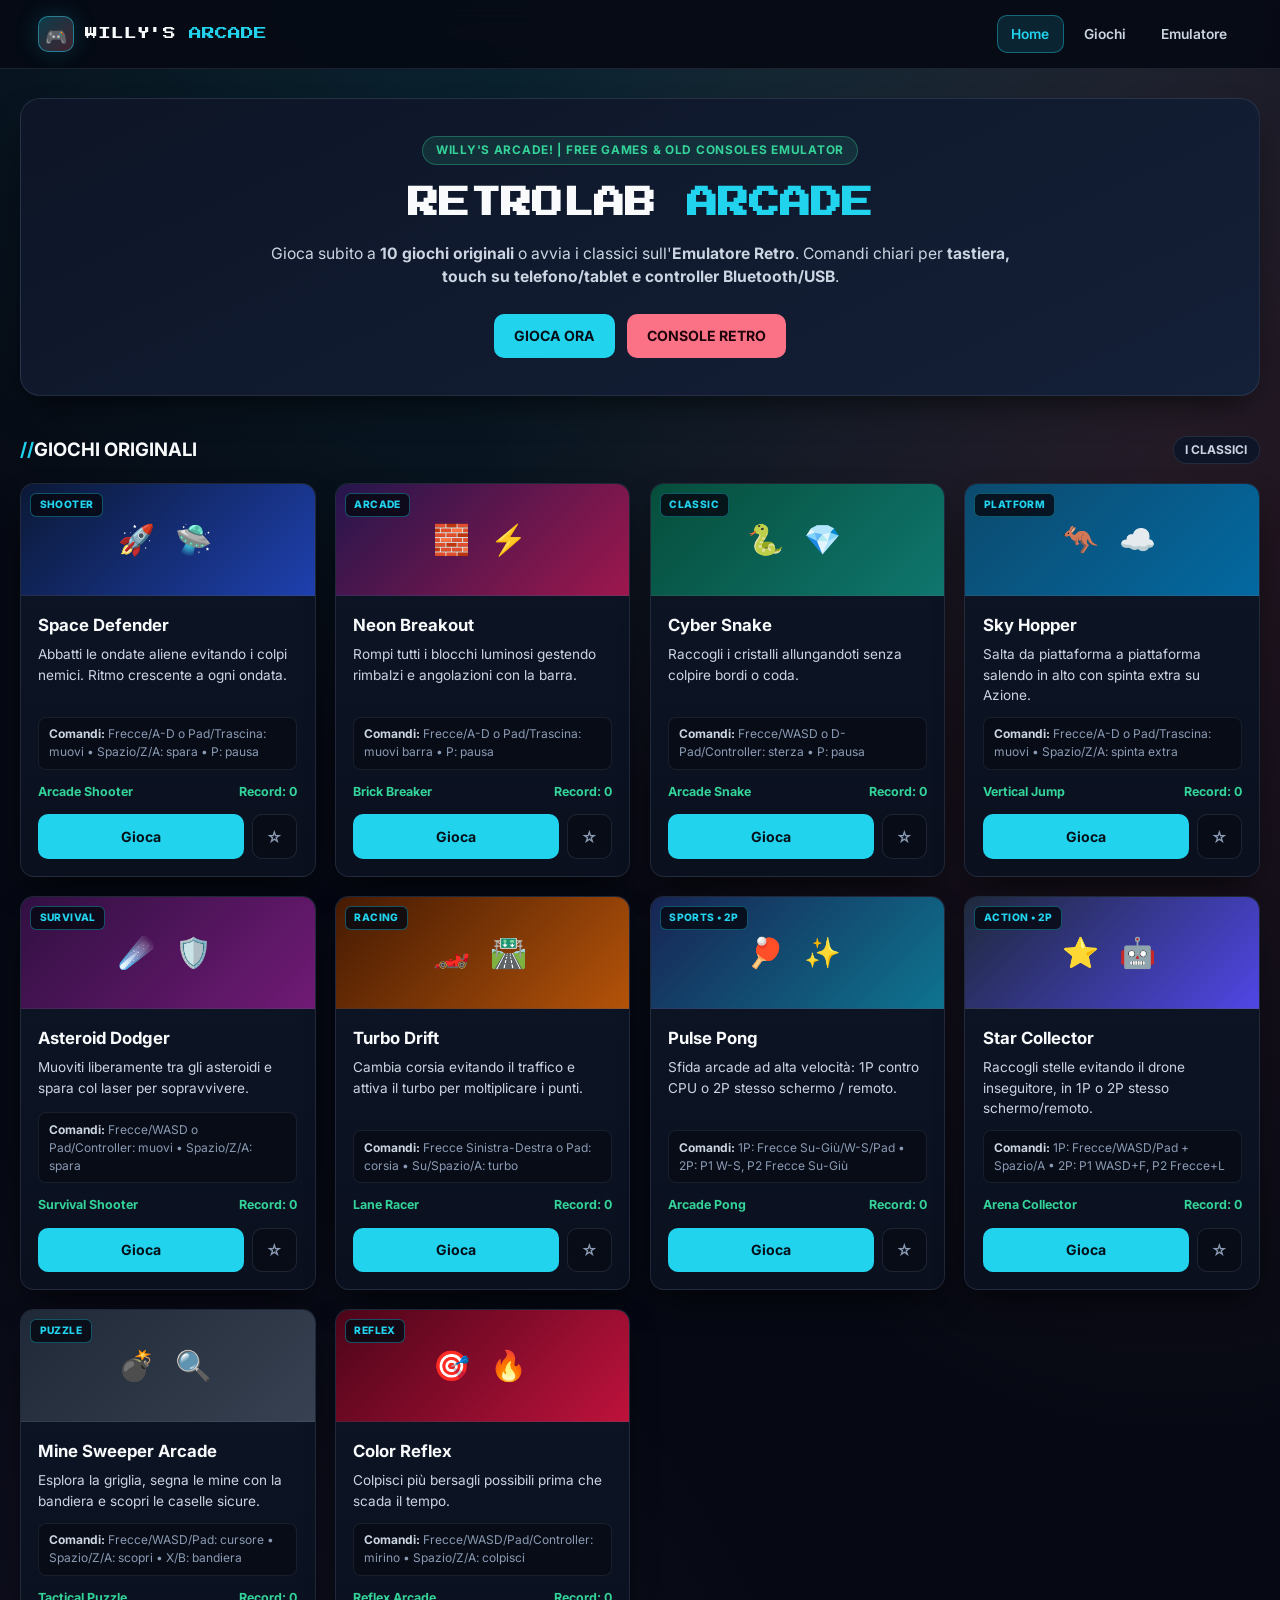
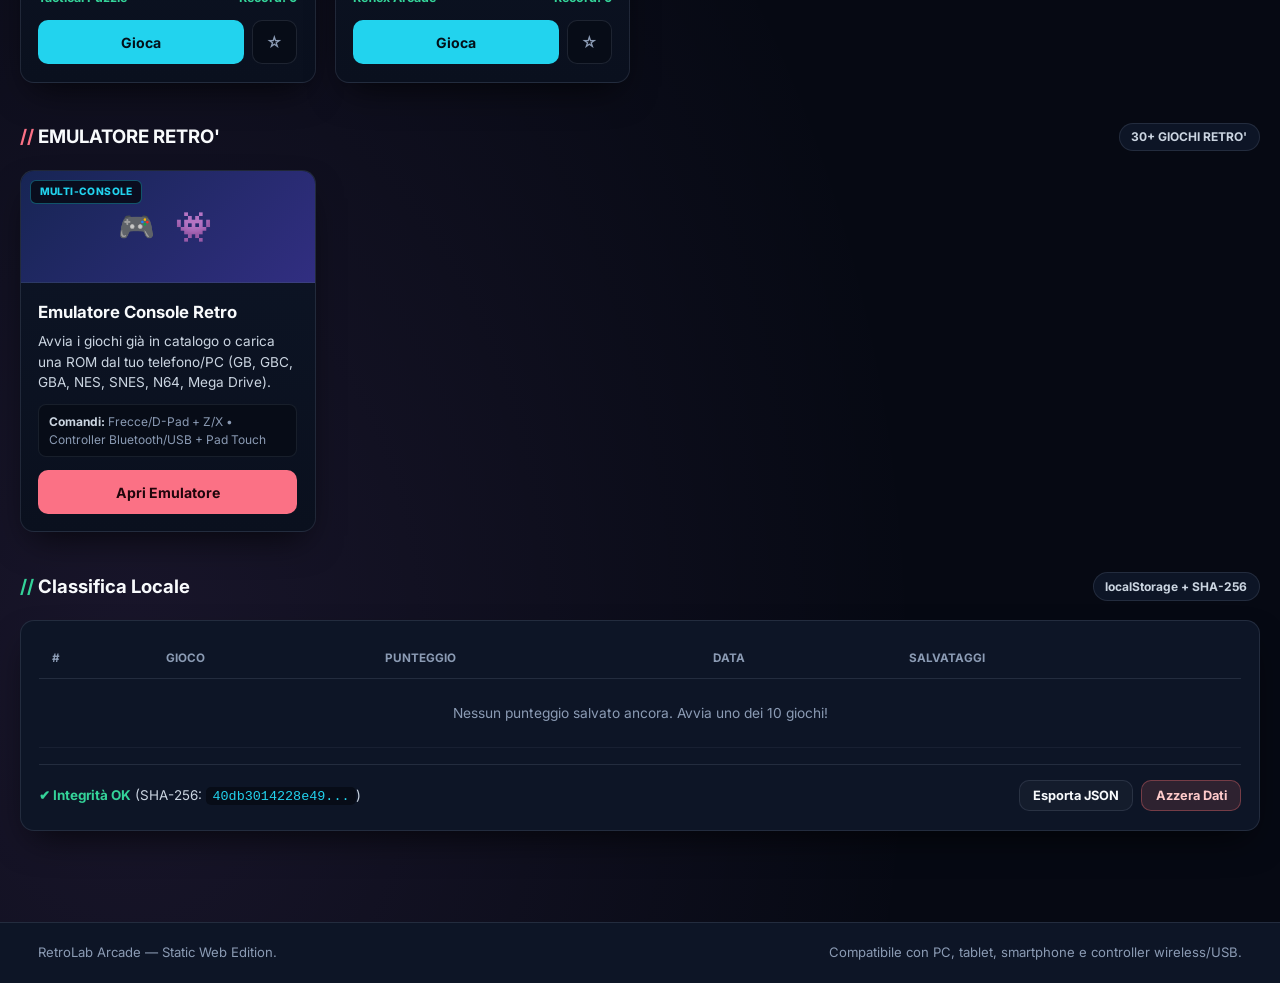
==== commit 72e5431a: "Aggiorno i giochi emulati" ====
--- a/index.html
+++ b/index.html
@@ -3,269 +3,211 @@
 <head>
   <meta charset="UTF-8">
   <meta name="viewport" content="width=device-width, initial-scale=1.0">
-  <title>RetroLab Arcade | Giochi HTML5 &amp; Emulatore Retro</title>
+  <title>WILLYS ARCADE!</title>
   <link rel="preconnect" href="https://fonts.googleapis.com">
   <link rel="preconnect" href="https://fonts.gstatic.com" crossorigin>
   <link href="https://fonts.googleapis.com/css2?family=Inter:wght@400;600;700&family=Press+Start+2P&display=swap" rel="stylesheet">
   <link rel="stylesheet" href="./assets/css/style.css">
 </head>
 <body>
-<header class="site-header">
-  <div class="container header-content">
-    <a href="./index.html" class="brand">
-      <span class="brand-mark" aria-hidden="true">🕹️</span>
-      <span>RetroLab <span class="text-cyan">Arcade</span></span>
+<header class="topbar">
+  <div class="wrap topbar-inner">
+    <a href="./index.html" class="logo">
+      <span class="logo-icon" aria-hidden="true">🎮</span>
+      <span>WILLY'S <span class="c-cyan">ARCADE</span></span>
     </a>
-    <nav class="main-nav" aria-label="Navigazione principale">
-      <a href="./index.html" class="nav-link active">Catalogo</a>
-      <a href="./play_original.html" class="nav-link">Giochi Originali</a>
-      <a href="./play_retro.html" class="nav-link">Retro Emulator</a>
+    <nav class="nav" aria-label="Navigazione principale">
+      <a href="./index.html" class="nav-a active">Home</a>
+      <a href="./play_original.html" class="nav-a">Giochi</a>
+      <a href="./play_retro.html" class="nav-a">Emulatore</a>
     </nav>
   </div>
 </header>
 
-<main class="container main-content">
-  <section class="hero-banner">
-    <div class="hero-badge">Static Web • HTML5 Canvas • EmulatorJS</div>
-    <h1 class="hero-title">RETROLAB <span class="text-cyan">ARCADE</span></h1>
-    <p class="hero-subtitle">
-      Gioca subito ai mini-giochi originali in HTML5 Canvas o avvia i titoli della lista ROM e i tuoi file locali su browser — desktop e mobile.
+<main class="wrap page-main">
+  <section class="hero-box">
+    <div class="hero-badge">WILLY'S ARCADE! | FREE GAMES &amp; OLD CONSOLES EMULATOR</div>
+    <h1 class="hero-h1">RETROLAB <span class="c-cyan">ARCADE</span></h1>
+    <p class="hero-p">
+      Gioca subito a <strong>10 giochi originali</strong> o avvia i classici sull'<strong>Emulatore Retro</strong>.
+      Comandi chiari per <strong>tastiera, touch su telefono/tablet e controller Bluetooth/USB</strong>.
     </p>
     <div class="hero-actions">
-      <a href="./play_original.html" class="btn btn-primary">Gioca a Space Defender</a>
-      <a href="./play_retro.html" class="btn btn-secondary">Apri Retro Emulator</a>
-    </div>
-  </section>
-
-  <section class="catalog-section" aria-labelledby="original-games-heading">
-    <div class="section-header">
-      <h2 id="original-games-heading" class="section-title">
-        <span class="text-cyan">//</span> Giochi Originali
-      </h2>
-      <span class="section-tag">Tastiera + Pad Mobile</span>
-    </div>
-
-    <div class="games-grid">
-      <article class="game-card">
-        <div class="card-banner banner-space">
-          <span class="card-badge">ORIGINALE</span>
-          <div class="pixel-art-preview">🚀 🛸</div>
+      <a href="./play_original.html?game=space_defender" class="btn btn-cyan">GIOCA ORA</a>
+      <a href="./play_retro.html" class="btn btn-coral">CONSOLE RETRO</a>
+    </div>
+  </section>
+
+  <section class="sec" aria-labelledby="sec-originals">
+    <div class="sec-head">
+      <h2 id="sec-originals" class="sec-title"><span class="c-cyan">//</span>GIOCHI ORIGINALI</h2>
+      <span class="pill">I CLASSICI</span>
+    </div>
+    <div id="originals-grid" class="cards-grid"></div>
+  </section>
+
+  <section class="sec" aria-labelledby="sec-emu">
+    <div class="sec-head">
+      <h2 id="sec-emu" class="sec-title"><span class="c-coral">//</span> EMULATORE RETRO'</h2>
+      <span class="pill">30+ GIOCHI RETRO'</span>
+    </div>
+    <div class="cards-grid">
+      <article class="g-card">
+        <div class="g-banner" style="background: linear-gradient(135deg, #172554, #312e81);">
+          <span class="g-badge">MULTI-CONSOLE</span>
+          <span>🎮 👾</span>
         </div>
-        <div class="card-body">
-          <h3 class="card-title">Space Defender</h3>
-          <p class="card-desc">
-            Difendi il settore dalle ondate aliene con fuoco rapido, scudi temporanei e velocità progressiva.
+        <div class="g-body">
+          <h3 class="g-name">Emulatore Console Retro</h3>
+          <p class="g-desc">
+            Avvia i giochi già in catalogo o carica una ROM dal tuo telefono/PC (GB, GBC, GBA, NES, SNES, N64, Mega Drive).
           </p>
-          <div class="card-meta">
-            <span>Frecce / A-D / Pad • Spazio</span>
-            <span id="card-space-best" class="meta-record">Record: 0</span>
+          <div class="g-keys">
+            <strong>Comandi:</strong> Frecce/D-Pad + Z/X • Controller Bluetooth/USB + Pad Touch
           </div>
-          <div class="card-actions">
-            <a href="./play_original.html" class="btn btn-primary btn-full">Avvia Gioco</a>
-            <button type="button" class="btn btn-icon fav-toggle" data-game-id="space_defender" aria-label="Preferito Space Defender">☆</button>
+          <div class="g-btns">
+            <a href="./play_retro.html" class="btn btn-coral btn-grow">Apri Emulatore</a>
           </div>
         </div>
       </article>
-
-      <article class="game-card card-coming-soon">
-        <div class="card-banner banner-locked">
-          <span class="card-badge badge-muted">SLOT PRONTO</span>
-          <div class="pixel-art-preview">🧱 ⚡</div>
-        </div>
-        <div class="card-body">
-          <h3 class="card-title">Nuovo Gioco Canvas</h3>
-          <p class="card-desc">
-            Spazio predisposto per aggiungere un secondo gioco originale in <code>./assets/js/</code> senza modificare il backend.
-          </p>
-          <div class="card-meta">
-            <span>Modulo espandibile</span>
-            <span class="meta-record">v1.2</span>
-          </div>
-          <div class="card-actions">
-            <button type="button" class="btn btn-disabled btn-full" disabled>In arrivo</button>
-          </div>
-        </div>
-      </article>
-    </div>
-  </section>
-
-  <section class="catalog-section" aria-labelledby="retro-emulator-heading">
-    <div class="section-header">
-      <h2 id="retro-emulator-heading" class="section-title">
-        <span class="text-pink">//</span> Console Retro Supportate
-      </h2>
-      <span class="section-tag">Lista ROM + File Utente</span>
-    </div>
-
-    <div class="games-grid">
-      <article class="game-card">
-        <div class="card-banner banner-console">
-          <span class="card-badge badge-pink">8-BIT &amp; 16-BIT</span>
-          <div class="pixel-art-preview">NES • SNES</div>
-        </div>
-        <div class="card-body">
-          <h3 class="card-title">Nintendo Classic (NES / SNES)</h3>
-          <p class="card-desc">
-            Scegli dalla tua lista in <code>./assets/roms/</code> o carica file <code>.nes</code>, <code>.sfc</code>, <code>.smc</code>.
-          </p>
-          <div class="card-actions">
-            <a href="./play_retro.html?console=nes" class="btn btn-outline btn-full">NES</a>
-            <a href="./play_retro.html?console=snes" class="btn btn-outline btn-full">SNES</a>
-            <button type="button" class="btn btn-icon fav-toggle" data-game-id="emu_nintendo" aria-label="Preferito Nintendo">☆</button>
-          </div>
-        </div>
-      </article>
-
-      <article class="game-card">
-        <div class="card-banner banner-console">
-          <span class="card-badge badge-pink">PORTABLE</span>
-          <div class="pixel-art-preview">GB • GBA</div>
-        </div>
-        <div class="card-body">
-          <h3 class="card-title">Game Boy &amp; Game Boy Advance</h3>
-          <p class="card-desc">
-            Supporto completo per cartucce <code>.gb</code>, <code>.gbc</code> e <code>.gba</code> con controlli touch su mobile.
-          </p>
-          <div class="card-actions">
-            <a href="./play_retro.html?console=gb" class="btn btn-outline btn-full">GB/GBC</a>
-            <a href="./play_retro.html?console=gba" class="btn btn-outline btn-full">GBA</a>
-            <button type="button" class="btn btn-icon fav-toggle" data-game-id="emu_gameboy" aria-label="Preferito Game Boy">☆</button>
-          </div>
-        </div>
-      </article>
-
-      <article class="game-card">
-        <div class="card-banner banner-console">
-          <span class="card-badge badge-pink">32/64-BIT &amp; SEGA</span>
-          <div class="pixel-art-preview">MD • N64 • PSX</div>
-        </div>
-        <div class="card-body">
-          <h3 class="card-title">Mega Drive, N64 &amp; PlayStation</h3>
-          <p class="card-desc">
-            Avvia titoli per <code>.md</code>/<code>.bin</code>, <code>.z64</code>/<code>.n64</code> e <code>.chd</code>/<code>.cue</code>/<code>.iso</code>.
-          </p>
-          <div class="card-actions">
-            <a href="./play_retro.html?console=segaMD" class="btn btn-secondary btn-full">Apri Console</a>
-            <button type="button" class="btn btn-icon fav-toggle" data-game-id="emu_advanced" aria-label="Preferito Console Avanzate">☆</button>
-          </div>
-        </div>
-      </article>
-    </div>
-  </section>
-
-  <section class="scoreboard-section" aria-labelledby="scoreboard-heading">
-    <div class="section-header">
-      <h2 id="scoreboard-heading" class="section-title">
-        <span class="text-green">//</span> Record Locali &amp; Integrità
-      </h2>
-      <span class="section-tag">localStorage + SHA-256</span>
-    </div>
-
-    <div class="panel">
-      <div class="table-responsive">
-        <table class="arcade-table">
+    </div>
+  </section>
+
+  <section class="sec" aria-labelledby="sec-scores">
+    <div class="sec-head">
+      <h2 id="sec-scores" class="sec-title"><span class="c-mint">//</span> Classifica Locale</h2>
+      <span class="pill">localStorage + SHA-256</span>
+    </div>
+    <div class="box">
+      <div class="tbl-scroll">
+        <table class="scores-tbl">
           <thead>
           <tr>
             <th>#</th>
             <th>Gioco</th>
             <th>Punteggio</th>
             <th>Data</th>
-            <th>Digest SHA-256</th>
+            <th>Salvataggi</th>
           </tr>
           </thead>
           <tbody id="scoreboard-body">
-          <tr>
-            <td colspan="5" class="empty-state">Nessun record salvato. Gioca a Space Defender per iniziare!</td>
-          </tr>
+          <tr><td colspan="5" class="tbl-empty">Nessun punteggio salvato ancora.</td></tr>
           </tbody>
         </table>
       </div>
-
-      <div class="storage-controls">
-        <div class="crypto-status" id="crypto-status">Verifica integrità salvataggi...</div>
-        <div class="storage-buttons">
-          <button type="button" id="btn-export-data" class="btn btn-outline btn-sm">Esporta JSON + SHA-256</button>
-          <button type="button" id="btn-reset-data" class="btn btn-danger btn-sm">Azzera Dati</button>
+      <div class="box-foot">
+        <div id="crypto-status" class="note-line">Verifica integrità salvataggi...</div>
+        <div class="g-btns">
+          <button type="button" id="btn-export-data" class="btn btn-line btn-sm">Esporta JSON</button>
+          <button type="button" id="btn-reset-data" class="btn btn-warn btn-sm">Azzera Dati</button>
         </div>
       </div>
     </div>
   </section>
 </main>
 
-<footer class="site-footer">
-  <div class="container footer-content">
-    <p>RetroLab Arcade — 100% Static Web per GitHub Pages.</p>
-    <p class="footer-note">I file caricati dall'utente restano nel browser locale; nessun backend coinvolto.</p>
+<footer class="footbar">
+  <div class="wrap footbar-inner">
+    <p>RetroLab Arcade — Static Web Edition.</p>
+    <p>Compatibile con PC, tablet, smartphone e controller wireless/USB.</p>
   </div>
 </footer>
 
 <script src="./assets/js/storage_crypto.js"></script>
+<script src="./assets/js/original_games.js"></script>
 <script>
   document.addEventListener('DOMContentLoaded', async () => {
-    if (typeof RetroStorage === 'undefined') return;
-
-    const renderDashboard = async () => {
-      const state = await RetroStorage.loadAndVerifyState();
-      const statusEl = document.getElementById('crypto-status');
-      const tbody = document.getElementById('scoreboard-body');
-      const cardBestEl = document.getElementById('card-space-best');
-
-      statusEl.innerHTML = state.isValid
-              ? `<span class="status-ok">✔ Integrità verificata</span> (SHA-256: <code>${state.digest.slice(0, 14)}...</code>)`
-              : `<span class="status-warn">⚠ Stato inizializzato o modificato</span> (SHA-256: <code>${state.digest.slice(0, 14)}...</code>)`;
-
-      const spaceScores = state.data.scores.filter(s => s.gameId === 'space_defender');
-      const bestSpace = spaceScores.length > 0 ? Math.max(...spaceScores.map(s => s.score)) : 0;
-      if (cardBestEl) cardBestEl.textContent = `Record: ${bestSpace.toLocaleString('it-IT')}`;
-
-      document.querySelectorAll('.fav-toggle').forEach(btn => {
-        const isFav = state.data.favorites.includes(btn.dataset.gameId);
-        btn.textContent = isFav ? '★' : '☆';
-        btn.classList.toggle('is-favorite', isFav);
-      });
-
-      const sortedScores = [...state.data.scores].sort((a, b) => b.score - a.score).slice(0, 10);
-      if (sortedScores.length === 0) {
-        tbody.innerHTML = `<tr><td colspan="5" class="empty-state">Nessun record salvato. Gioca a Space Defender per iniziare!</td></tr>`;
-      } else {
-        tbody.innerHTML = sortedScores.map((entry, idx) => `
-                        <tr>
-                            <td class="rank-cell">#${idx + 1}</td>
-                            <td>${entry.gameName}</td>
-                            <td class="score-cell">${entry.score.toLocaleString('it-IT')}</td>
-                            <td>${new Date(entry.timestamp).toLocaleDateString('it-IT')}</td>
-                            <td><code>${(entry.hash || state.digest).slice(0, 14)}...</code></td>
-                        </tr>
-                    `).join('');
+    const grid = document.getElementById('originals-grid');
+    const tbody = document.getElementById('scoreboard-body');
+    const statusEl = document.getElementById('crypto-status');
+
+    const renderPage = async () => {
+      const state = typeof RetroStorage !== 'undefined'
+              ? await RetroStorage.loadAndVerifyState()
+              : { data: { scores: [], favorites: [] }, digest: 'local', isValid: true };
+
+      if (statusEl) {
+        statusEl.innerHTML = state.isValid
+                ? `<span class="ok">✔ Integrità OK</span> (SHA-256: <code>${state.digest.slice(0, 14)}...</code>)`
+                : `<span class="warn">⚠ Stato salvato</span> (SHA-256: <code>${state.digest.slice(0, 14)}...</code>)`;
+      }
+
+      if (grid && typeof RetroGamesCatalog !== 'undefined') {
+        grid.innerHTML = RetroGamesCatalog.map(g => {
+          const gameScores = state.data.scores.filter(s => s.gameId === g.id);
+          const best = gameScores.length ? Math.max(...gameScores.map(s => s.score)) : 0;
+          const isFav = state.data.favorites.includes(g.id);
+          return `
+                            <article class="g-card">
+                                <div class="g-banner" style="background: ${g.bg};">
+                                    <span class="g-badge">${g.tag}</span>
+                                    <span>${g.icon}</span>
+                                </div>
+                                <div class="g-body">
+                                    <h3 class="g-name">${g.name}</h3>
+                                    <p class="g-desc">${g.desc}</p>
+                                    <div class="g-keys"><strong>Comandi:</strong> ${g.controlsHint}</div>
+                                    <div class="g-meta">
+                                        <span>${g.genre}</span>
+                                        <span>Record: ${best.toLocaleString('it-IT')}</span>
+                                    </div>
+                                    <div class="g-btns">
+                                        <a href="./play_original.html?game=${g.id}" class="btn btn-cyan btn-grow">Gioca</a>
+                                        <button type="button" class="btn btn-star ${isFav ? 'on' : ''}" data-fav="${g.id}" aria-label="Preferito">${isFav ? '★' : '☆'}</button>
+                                    </div>
+                                </div>
+                            </article>
+                        `;
+        }).join('');
+
+        grid.querySelectorAll('[data-fav]').forEach(btn => {
+          btn.addEventListener('click', async () => {
+            if (typeof RetroStorage !== 'undefined') {
+              await RetroStorage.toggleFavorite(btn.dataset.fav);
+              await renderPage();
+            }
+          });
+        });
+      }
+
+      if (tbody) {
+        const top = [...state.data.scores].sort((a, b) => b.score - a.score).slice(0, 10);
+        if (!top.length) {
+          tbody.innerHTML = `<tr><td colspan="5" class="tbl-empty">Nessun punteggio salvato ancora. Avvia uno dei 10 giochi!</td></tr>`;
+        } else {
+          tbody.innerHTML = top.map((row, i) => `
+                            <tr>
+                                <td><strong>#${i + 1}</strong></td>
+                                <td>${row.gameName}</td>
+                                <td class="c-cyan"><strong>${row.score.toLocaleString('it-IT')}</strong></td>
+                                <td>${new Date(row.timestamp).toLocaleDateString('it-IT')}</td>
+                                <td><code>${(row.hash || state.digest).slice(0, 14)}...</code></td>
+                            </tr>
+                        `).join('');
+        }
       }
     };
 
-    document.querySelectorAll('.fav-toggle').forEach(btn => {
-      btn.addEventListener('click', async () => {
-        await RetroStorage.toggleFavorite(btn.dataset.gameId);
-        await renderDashboard();
-      });
-    });
-
-    document.getElementById('btn-export-data').addEventListener('click', async () => {
-      const exportPayload = await RetroStorage.exportSignedBackup();
-      const blob = new Blob([JSON.stringify(exportPayload, null, 2)], { type: 'application/json' });
+    document.getElementById('btn-export-data')?.addEventListener('click', async () => {
+      if (typeof RetroStorage === 'undefined') return;
+      const backup = await RetroStorage.exportSignedBackup();
+      const blob = new Blob([JSON.stringify(backup, null, 2)], { type: 'application/json' });
       const url = URL.createObjectURL(blob);
       const a = document.createElement('a');
       a.href = url;
-      a.download = `retrolab-backup-${Date.now()}.json`;
+      a.download = `retrolab-scores-${Date.now()}.json`;
       a.click();
       URL.revokeObjectURL(url);
     });
 
-    document.getElementById('btn-reset-data').addEventListener('click', async () => {
-      if (confirm('Vuoi davvero cancellare tutti i record locali e i preferiti?')) {
+    document.getElementById('btn-reset-data')?.addEventListener('click', async () => {
+      if (typeof RetroStorage !== 'undefined' && confirm('Azzerare tutti i record e i preferiti salvati?')) {
         await RetroStorage.resetAll();
-        await renderDashboard();
+        await renderPage();
       }
     });
 
-    await renderDashboard();
+    await renderPage();
   });
 </script>
 </body>
--- a/assets/css/style.css
+++ b/assets/css/style.css
@@ -1,31 +1,31 @@
 :root {
-    --bg-canvas: #0b0e17;
-    --bg-surface: #121726;
-    --bg-elevated: #181f33;
-    --bg-input: #0d111c;
-    --border-subtle: rgba(148, 163, 184, 0.16);
-    --border-strong: rgba(56, 189, 248, 0.35);
-    --text-primary: #f8fafc;
-    --text-secondary: #94a3b8;
-    --text-muted: #64748b;
-    --accent-cyan: #38bdf8;
-    --accent-cyan-hover: #7dd3fc;
-    --accent-magenta: #f472b6;
-    --accent-emerald: #34d399;
-    --accent-amber: #fbbf24;
-    --accent-danger: #f87171;
-    --font-display: 'Press Start 2P', monospace;
-    --font-sans: 'Inter', -apple-system, BlinkMacSystemFont, 'Segoe UI', sans-serif;
-    --radius-sm: 8px;
-    --radius-md: 12px;
-    --radius-lg: 16px;
-    --shadow-card: 0 10px 25px -5px rgba(0, 0, 0, 0.45);
-    --transition: 180ms cubic-bezier(0.4, 0, 0.2, 1);
-}
-
-*,
-*::before,
-*::after {
+    --bg-base: #060913;
+    --bg-card: #0d1526;
+    --bg-card-hi: #142038;
+    --bg-field: #070c17;
+    --line: rgba(148, 163, 184, 0.16);
+    --line-glow: rgba(34, 211, 238, 0.48);
+    --ink: #f8fafc;
+    --ink-soft: #cbd5e1;
+    --ink-dim: #8b9bb4;
+    --cyan: #22d3ee;
+    --cyan-hi: #67e8f9;
+    --coral: #fb7185;
+    --mint: #34d399;
+    --gold: #fbbf24;
+    --purple: #c084fc;
+    --red: #f87171;
+    --f-pixel: 'Press Start 2P', monospace;
+    --f-body: 'Inter', -apple-system, BlinkMacSystemFont, 'Segoe UI', sans-serif;
+    --r-sm: 10px;
+    --r-md: 14px;
+    --r-lg: 20px;
+    --shadow: 0 16px 36px -12px rgba(0, 0, 0, 0.72);
+    --glow-cyan: 0 0 24px rgba(34, 211, 238, 0.18);
+    --t: 165ms cubic-bezier(0.4, 0, 0.2, 1);
+}
+
+*, *::before, *::after {
     box-sizing: border-box;
     margin: 0;
     padding: 0;
@@ -39,152 +39,150 @@
     min-height: 100vh;
     display: flex;
     flex-direction: column;
-    background-color: var(--bg-canvas);
+    background-color: var(--bg-base);
     background-image:
-            radial-gradient(ellipse 70% 45% at 50% -10%, rgba(56, 189, 248, 0.12), transparent),
-            radial-gradient(ellipse 50% 35% at 90% 85%, rgba(244, 114, 182, 0.08), transparent);
-    color: var(--text-primary);
-    font-family: var(--font-sans);
+            radial-gradient(ellipse 80% 45% at 50% -14%, rgba(34, 211, 238, 0.2), transparent),
+            radial-gradient(ellipse 55% 42% at 92% 14%, rgba(251, 113, 133, 0.13), transparent),
+            radial-gradient(ellipse 62% 45% at 10% 88%, rgba(192, 132, 252, 0.1), transparent);
+    color: var(--ink);
+    font-family: var(--f-body);
     font-size: 16px;
-    line-height: 1.55;
+    line-height: 1.5;
     -webkit-font-smoothing: antialiased;
 }
 
-.container {
-    width: 100%;
-    max-width: 1160px;
+.wrap {
+    width: 100%;
+    max-width: 1240px;
     margin: 0 auto;
-    padding: 0 1.25rem;
-}
-
-/* Accenti testuali */
-.text-cyan { color: var(--accent-cyan); }
-.text-pink { color: var(--accent-magenta); }
-.text-green { color: var(--accent-emerald); }
-.text-amber { color: var(--accent-amber); }
+    padding: 0 1.15rem;
+}
+
+.c-cyan { color: var(--cyan); }
+.c-coral { color: var(--coral); }
+.c-mint { color: var(--mint); }
+.c-gold { color: var(--gold); }
+.c-purple { color: var(--purple); }
 
 /* Header */
-.site-header {
+.topbar {
     position: sticky;
     top: 0;
-    z-index: 50;
-    background-color: rgba(11, 14, 23, 0.85);
-    backdrop-filter: blur(12px);
-    border-bottom: 1px solid var(--border-subtle);
-}
-
-.header-content {
+    z-index: 80;
+    background: rgba(6, 9, 19, 0.9);
+    backdrop-filter: blur(14px);
+    border-bottom: 1px solid var(--line);
+}
+
+.topbar-inner {
     min-height: 68px;
     display: flex;
     align-items: center;
     justify-content: space-between;
-    gap: 1rem;
-    flex-wrap: wrap;
-}
-
-.brand {
+    gap: 0.8rem;
+    flex-wrap: wrap;
+}
+
+.logo {
     display: inline-flex;
     align-items: center;
     gap: 0.65rem;
     text-decoration: none;
-    color: var(--text-primary);
-    font-family: var(--font-display);
-    font-size: 0.85rem;
-    letter-spacing: 0.4px;
-}
-
-.brand-mark {
-    display: inline-flex;
-    align-items: center;
-    justify-content: center;
-    width: 34px;
-    height: 34px;
-    border-radius: var(--radius-sm);
-    background: linear-gradient(135deg, rgba(56, 189, 248, 0.18), rgba(244, 114, 182, 0.18));
-    border: 1px solid var(--border-strong);
-    font-size: 1rem;
-}
-
-.main-nav {
-    display: flex;
-    align-items: center;
+    color: var(--ink);
+    font-family: var(--f-pixel);
+    font-size: 0.8rem;
+}
+
+.logo-icon {
+    width: 36px;
+    height: 36px;
+    border-radius: var(--r-sm);
+    display: grid;
+    place-items: center;
+    font-size: 1.12rem;
+    background: linear-gradient(135deg, rgba(34, 211, 238, 0.25), rgba(251, 113, 133, 0.25));
+    border: 1px solid var(--line-glow);
+    box-shadow: var(--glow-cyan);
+}
+
+.nav {
+    display: flex;
     gap: 0.35rem;
     flex-wrap: wrap;
 }
 
-.nav-link {
+.nav-a {
     text-decoration: none;
-    color: var(--text-secondary);
+    color: var(--ink-soft);
     font-weight: 600;
-    font-size: 0.88rem;
+    font-size: 0.86rem;
     padding: 0.48rem 0.85rem;
-    border-radius: var(--radius-sm);
+    border-radius: var(--r-sm);
     border: 1px solid transparent;
-    transition: color var(--transition), background-color var(--transition), border-color var(--transition);
-}
-
-.nav-link:hover {
-    color: var(--text-primary);
-    background-color: rgba(255, 255, 255, 0.04);
-}
-
-.nav-link.active {
-    color: var(--accent-cyan);
-    background-color: rgba(56, 189, 248, 0.1);
-    border-color: rgba(56, 189, 248, 0.28);
-}
-
-/* Main */
-.main-content {
+    transition: all var(--t);
+}
+
+.nav-a:hover {
+    color: var(--ink);
+    background: rgba(255, 255, 255, 0.05);
+}
+
+.nav-a.active {
+    color: var(--cyan);
+    background: rgba(34, 211, 238, 0.13);
+    border-color: rgba(34, 211, 238, 0.4);
+}
+
+.page-main {
     flex: 1;
-    padding: 2rem 0 3.5rem;
+    padding: 1.8rem 0 3.2rem;
 }
 
 /* Hero */
-.hero-banner {
-    background: linear-gradient(160deg, var(--bg-surface) 0%, var(--bg-elevated) 100%);
-    border: 1px solid var(--border-subtle);
-    border-radius: var(--radius-lg);
-    padding: 2.5rem 1.75rem;
+.hero-box {
+    background: linear-gradient(155deg, var(--bg-card), var(--bg-card-hi));
+    border: 1px solid var(--line);
+    border-radius: var(--r-lg);
+    padding: 2.3rem 1.5rem;
     text-align: center;
-    margin-bottom: 2.75rem;
-    box-shadow: var(--shadow-card);
+    margin-bottom: 2.5rem;
+    box-shadow: var(--shadow);
 }
 
 .hero-badge {
     display: inline-flex;
     align-items: center;
     gap: 0.4rem;
-    font-size: 0.75rem;
-    font-weight: 700;
+    font-size: 0.74rem;
+    font-weight: 700;
+    text-transform: uppercase;
     letter-spacing: 0.06em;
-    text-transform: uppercase;
-    color: var(--accent-emerald);
-    background-color: rgba(52, 211, 153, 0.1);
-    border: 1px solid rgba(52, 211, 153, 0.28);
-    padding: 0.3rem 0.8rem;
+    color: var(--mint);
+    background: rgba(52, 211, 153, 0.12);
+    border: 1px solid rgba(52, 211, 153, 0.34);
+    padding: 0.3rem 0.82rem;
     border-radius: 999px;
-    margin-bottom: 1.1rem;
-}
-
-.hero-title {
-    font-family: var(--font-display);
-    font-size: clamp(1.25rem, 3vw, 2rem);
-    line-height: 1.45;
+    margin-bottom: 1rem;
+}
+
+.hero-h1 {
+    font-family: var(--f-pixel);
+    font-size: clamp(1.18rem, 3.3vw, 1.95rem);
+    line-height: 1.48;
     margin-bottom: 0.9rem;
 }
 
-.hero-subtitle {
-    max-width: 680px;
-    margin: 0 auto 1.65rem;
-    color: var(--text-secondary);
-    font-size: 1rem;
+.hero-p {
+    max-width: 740px;
+    margin: 0 auto 1.55rem;
+    color: var(--ink-soft);
+    font-size: 0.98rem;
 }
 
 .hero-actions {
     display: flex;
     justify-content: center;
-    gap: 0.85rem;
+    gap: 0.8rem;
     flex-wrap: wrap;
 }
 
@@ -194,533 +192,657 @@
     align-items: center;
     justify-content: center;
     gap: 0.45rem;
-    padding: 0.68rem 1.2rem;
-    font-family: var(--font-sans);
-    font-weight: 600;
-    font-size: 0.9rem;
-    border-radius: var(--radius-sm);
+    padding: 0.66rem 1.18rem;
+    border-radius: var(--r-sm);
     border: 1px solid transparent;
+    font-family: var(--f-body);
+    font-weight: 700;
+    font-size: 0.88rem;
+    text-decoration: none;
     cursor: pointer;
-    text-decoration: none;
-    transition: all var(--transition);
+    transition: all var(--t);
+}
+
+.btn:disabled {
+    opacity: 0.42;
+    cursor: not-allowed;
+    transform: none !important;
 }
 
 .btn-sm {
-    padding: 0.48rem 0.85rem;
-    font-size: 0.82rem;
-}
-
-.btn-full {
+    padding: 0.46rem 0.82rem;
+    font-size: 0.8rem;
+}
+
+.btn-grow {
     flex: 1;
 }
 
-.btn-primary {
-    background-color: var(--accent-cyan);
-    color: #06101a;
-}
-
-.btn-primary:hover {
-    background-color: var(--accent-cyan-hover);
+.btn-cyan {
+    background: var(--cyan);
+    color: #041019;
+}
+.btn-cyan:hover:not(:disabled) {
+    background: var(--cyan-hi);
     transform: translateY(-1px);
-}
-
-.btn-secondary {
-    background-color: var(--accent-magenta);
-    color: #16050e;
-}
-
-.btn-secondary:hover {
+    box-shadow: var(--glow-cyan);
+}
+
+.btn-coral {
+    background: var(--coral);
+    color: #1f050b;
+}
+.btn-coral:hover:not(:disabled) {
     filter: brightness(1.08);
     transform: translateY(-1px);
 }
 
-.btn-outline {
-    background-color: transparent;
-    color: var(--text-primary);
-    border-color: var(--border-subtle);
-}
-
-.btn-outline:hover {
-    border-color: var(--accent-cyan);
-    color: var(--accent-cyan);
-    background-color: rgba(56, 189, 248, 0.06);
-}
-
-.btn-danger {
-    background-color: rgba(248, 113, 113, 0.12);
-    color: #fca5a5;
+.btn-line {
+    background: rgba(255, 255, 255, 0.03);
+    color: var(--ink);
+    border-color: var(--line);
+}
+.btn-line:hover:not(:disabled) {
+    border-color: var(--cyan);
+    color: var(--cyan);
+    background: rgba(34, 211, 238, 0.08);
+}
+
+.btn-warn {
+    background: rgba(248, 113, 113, 0.14);
+    color: #fecaca;
     border-color: rgba(248, 113, 113, 0.35);
 }
-
-.btn-danger:hover {
-    background-color: var(--accent-danger);
-    color: #0b0e17;
-}
-
-.btn-disabled {
-    background-color: rgba(148, 163, 184, 0.08);
-    color: var(--text-muted);
-    cursor: not-allowed;
-}
-
-.btn-icon {
-    background-color: var(--bg-input);
-    color: var(--text-secondary);
-    border-color: var(--border-subtle);
-    padding: 0.65rem 0.85rem;
+.btn-warn:hover:not(:disabled) {
+    background: var(--red);
+    color: #060913;
+}
+
+.btn-star {
+    background: var(--bg-field);
+    color: var(--ink-dim);
+    border-color: var(--line);
+    padding: 0.6rem 0.82rem;
     font-size: 1rem;
 }
-
-.btn-icon:hover,
-.btn-icon.is-favorite {
-    color: var(--accent-amber);
-    border-color: rgba(251, 191, 36, 0.45);
-}
-
-/* Sezioni */
-.catalog-section,
-.scoreboard-section {
-    margin-bottom: 2.75rem;
-}
-
-.section-header {
+.btn-star.on, .btn-star:hover {
+    color: var(--gold);
+    border-color: rgba(251, 191, 36, 0.48);
+}
+
+/* Sezioni & Card */
+.sec {
+    margin-bottom: 2.5rem;
+}
+
+.sec-head {
     display: flex;
     align-items: center;
     justify-content: space-between;
-    gap: 1rem;
+    gap: 0.75rem;
     margin-bottom: 1.2rem;
     flex-wrap: wrap;
 }
 
-.section-title {
-    font-size: 1.15rem;
-    font-weight: 700;
-    letter-spacing: -0.01em;
-}
-
-.section-tag {
-    font-size: 0.76rem;
-    font-weight: 600;
-    color: var(--text-secondary);
-    background-color: var(--bg-surface);
-    border: 1px solid var(--border-subtle);
-    padding: 0.25rem 0.65rem;
+.sec-title {
+    font-size: 1.16rem;
+    font-weight: 700;
+}
+
+.pill {
+    font-size: 0.75rem;
+    font-weight: 700;
+    color: var(--ink-soft);
+    background: var(--bg-card);
+    border: 1px solid var(--line);
+    padding: 0.26rem 0.72rem;
     border-radius: 999px;
 }
 
-.games-grid {
+.cards-grid {
     display: grid;
-    grid-template-columns: repeat(auto-fill, minmax(290px, 1fr));
-    gap: 1.25rem;
-}
-
-/* Cards */
-.game-card {
-    background-color: var(--bg-surface);
-    border: 1px solid var(--border-subtle);
-    border-radius: var(--radius-md);
+    grid-template-columns: repeat(auto-fill, minmax(280px, 1fr));
+    gap: 1.2rem;
+}
+
+.g-card {
+    background: linear-gradient(180deg, var(--bg-card), #0a101e);
+    border: 1px solid var(--line);
+    border-radius: var(--r-md);
     overflow: hidden;
     display: flex;
     flex-direction: column;
-    box-shadow: var(--shadow-card);
-    transition: transform var(--transition), border-color var(--transition);
-}
-
-.game-card:hover:not(.card-coming-soon) {
-    transform: translateY(-3px);
-    border-color: var(--border-strong);
-}
-
-.card-banner {
+    box-shadow: var(--shadow);
+    transition: transform var(--t), border-color var(--t), box-shadow var(--t);
+}
+
+.g-card:hover {
+    transform: translateY(-4px);
+    border-color: var(--line-glow);
+    box-shadow: var(--shadow), var(--glow-cyan);
+}
+
+.g-banner {
     height: 112px;
+    display: flex;
+    align-items: center;
+    justify-content: center;
     position: relative;
-    display: flex;
-    align-items: center;
-    justify-content: center;
-    border-bottom: 1px solid var(--border-subtle);
-}
-
-.banner-space { background: linear-gradient(135deg, #0f1c36, #192c4f); }
-.banner-locked { background: linear-gradient(135deg, #131722, #1b2030); }
-.banner-console { background: linear-gradient(135deg, #1a1833, #29224d); }
-
-.card-badge {
+    border-bottom: 1px solid var(--line);
+    font-size: 1.85rem;
+    letter-spacing: 6px;
+}
+
+.g-badge {
     position: absolute;
-    top: 10px;
-    left: 10px;
-    font-size: 0.68rem;
-    font-weight: 700;
-    padding: 0.2rem 0.55rem;
-    border-radius: 5px;
-    background-color: rgba(56, 189, 248, 0.14);
-    color: var(--accent-cyan);
-    border: 1px solid rgba(56, 189, 248, 0.3);
-}
-
-.badge-pink {
-    background-color: rgba(244, 114, 182, 0.15);
-    color: #f9a8d4;
-    border-color: rgba(244, 114, 182, 0.35);
-}
-
-.badge-muted {
-    background-color: rgba(148, 163, 184, 0.12);
-    color: var(--text-secondary);
-    border-color: rgba(148, 163, 184, 0.25);
-}
-
-.pixel-art-preview {
-    font-family: var(--font-display);
-    font-size: 1rem;
-    letter-spacing: 1.5px;
-}
-
-.card-body {
-    padding: 1.2rem;
+    top: 9px;
+    left: 9px;
+    font-size: 0.64rem;
+    font-weight: 800;
+    letter-spacing: 0.4px;
+    padding: 0.2rem 0.54rem;
+    border-radius: 6px;
+    background: rgba(6, 9, 19, 0.84);
+    color: var(--cyan);
+    border: 1px solid rgba(34, 211, 238, 0.36);
+}
+
+.g-2p-tag {
+    position: absolute;
+    top: 9px;
+    right: 9px;
+    font-size: 0.64rem;
+    font-weight: 800;
+    padding: 0.2rem 0.52rem;
+    border-radius: 6px;
+    background: rgba(251, 113, 133, 0.24);
+    color: #ffe4e6;
+    border: 1px solid rgba(251, 113, 133, 0.5);
+}
+
+.g-body {
+    padding: 1.08rem;
     display: flex;
     flex-direction: column;
     flex: 1;
 }
 
-.card-title {
+.g-name {
     font-size: 1.05rem;
     font-weight: 700;
-    margin-bottom: 0.45rem;
-}
-
-.card-desc {
-    color: var(--text-secondary);
-    font-size: 0.88rem;
-    margin-bottom: 1rem;
+    margin-bottom: 0.35rem;
+}
+
+.g-desc {
+    font-size: 0.85rem;
+    color: var(--ink-soft);
+    margin-bottom: 0.72rem;
     flex: 1;
 }
 
-.card-desc code {
-    color: var(--accent-cyan);
-    background-color: var(--bg-input);
-    padding: 0.1rem 0.35rem;
-    border-radius: 4px;
-    font-size: 0.82rem;
-}
-
-.card-meta {
+.g-keys {
+    font-size: 0.75rem;
+    color: var(--ink-dim);
+    background: var(--bg-field);
+    border: 1px solid rgba(148, 163, 184, 0.12);
+    border-radius: 8px;
+    padding: 0.48rem 0.62rem;
+    margin-bottom: 0.8rem;
+}
+
+.g-keys strong {
+    color: var(--ink-soft);
+}
+
+.g-meta {
     display: flex;
     justify-content: space-between;
+    align-items: center;
+    font-size: 0.78rem;
+    font-weight: 700;
+    color: var(--mint);
+    margin-bottom: 0.8rem;
+}
+
+.g-btns {
+    display: flex;
     gap: 0.5rem;
+}
+
+/* Pannelli & Tabella */
+.box {
+    background: var(--bg-card);
+    border: 1px solid var(--line);
+    border-radius: var(--r-md);
+    padding: 1.15rem;
+    box-shadow: var(--shadow);
+}
+
+.tbl-scroll {
+    width: 100%;
+    overflow-x: auto;
+}
+
+table.scores-tbl {
+    width: 100%;
+    border-collapse: collapse;
+    font-size: 0.86rem;
+    text-align: left;
+}
+
+.scores-tbl th {
+    font-size: 0.73rem;
+    text-transform: uppercase;
+    color: var(--ink-dim);
+    padding: 0.65rem 0.8rem;
+    border-bottom: 1px solid var(--line);
+}
+
+.scores-tbl td {
+    padding: 0.7rem 0.8rem;
+    border-bottom: 1px solid rgba(148, 163, 184, 0.08);
+}
+
+.tbl-empty {
+    text-align: center;
+    color: var(--ink-dim);
+    padding: 1.5rem !important;
+}
+
+.box-foot {
+    display: flex;
+    justify-content: space-between;
+    align-items: center;
+    gap: 0.85rem;
+    margin-top: 1rem;
+    padding-top: 0.9rem;
+    border-top: 1px solid var(--line);
+    flex-wrap: wrap;
+}
+
+.note-line {
+    font-size: 0.84rem;
+    color: var(--ink-soft);
+}
+.note-line code {
+    color: var(--cyan);
+    background: var(--bg-field);
+    padding: 0.12rem 0.38rem;
+    border-radius: 5px;
+}
+
+.ok { color: var(--mint); font-weight: 700; }
+.warn { color: var(--gold); font-weight: 700; }
+
+/* Selettore Giochi & Impostazioni Partita */
+.picker-bar {
+    display: flex;
+    gap: 0.45rem;
+    overflow-x: auto;
+    padding-bottom: 0.35rem;
+    margin-bottom: 0.9rem;
+}
+
+.picker-btn {
+    flex: 0 0 auto;
+    padding: 0.5rem 0.88rem;
+    border-radius: 999px;
+    border: 1px solid var(--line);
+    background: var(--bg-card);
+    color: var(--ink-soft);
+    font-size: 0.8rem;
+    font-weight: 700;
+    cursor: pointer;
+    transition: all var(--t);
+}
+
+.picker-btn:hover {
+    color: var(--ink);
+    border-color: var(--cyan);
+}
+
+.picker-btn.active {
+    background: var(--cyan);
+    color: #041019;
+    border-color: var(--cyan);
+}
+
+.match-toolbar {
+    width: 100%;
+    max-width: 880px;
+    background: var(--bg-card);
+    border: 1px solid var(--line);
+    border-radius: var(--r-md);
+    padding: 0.8rem 1rem;
+    display: flex;
+    justify-content: space-between;
+    align-items: center;
+    gap: 0.85rem;
+    flex-wrap: wrap;
+}
+
+.seg-group {
+    display: flex;
+    align-items: center;
+    gap: 0.35rem;
+    flex-wrap: wrap;
+}
+
+.seg-label {
+    font-size: 0.76rem;
+    font-weight: 700;
+    color: var(--ink-dim);
+    margin-right: 0.25rem;
+}
+
+.seg-btn {
+    padding: 0.4rem 0.74rem;
+    border-radius: 8px;
+    border: 1px solid var(--line);
+    background: var(--bg-field);
+    color: var(--ink-soft);
     font-size: 0.78rem;
-    color: var(--text-secondary);
-    padding-top: 0.7rem;
-    margin-bottom: 0.95rem;
-    border-top: 1px solid var(--border-subtle);
-}
-
-.meta-record {
-    color: var(--accent-emerald);
-    font-weight: 700;
-    white-space: nowrap;
-}
-
-.card-actions {
-    display: flex;
-    gap: 0.55rem;
-}
-
-/* Panel & Tabella */
-.panel {
-    background-color: var(--bg-surface);
-    border: 1px solid var(--border-subtle);
-    border-radius: var(--radius-md);
-    padding: 1.25rem;
-    box-shadow: var(--shadow-card);
-}
-
-.table-responsive {
-    width: 100%;
-    overflow-x: auto;
-}
-
-.arcade-table {
-    width: 100%;
-    border-collapse: collapse;
-    text-align: left;
-    font-size: 0.88rem;
-}
-
-.arcade-table th {
-    color: var(--text-secondary);
-    font-weight: 700;
-    padding: 0.7rem 0.85rem;
-    border-bottom: 1px solid var(--border-subtle);
-    font-size: 0.76rem;
-    text-transform: uppercase;
-    letter-spacing: 0.04em;
-}
-
-.arcade-table td {
-    padding: 0.75rem 0.85rem;
-    border-bottom: 1px solid rgba(148, 163, 184, 0.08);
-}
-
-.rank-cell {
-    font-family: var(--font-display);
-    font-size: 0.72rem;
-    color: var(--accent-amber);
-}
-
-.score-cell {
-    font-weight: 700;
-    color: var(--accent-cyan);
-}
-
-.empty-state {
-    text-align: center;
-    color: var(--text-secondary);
-    padding: 1.75rem !important;
-}
-
-.storage-controls {
-    display: flex;
-    align-items: center;
+    font-weight: 700;
+    cursor: pointer;
+    transition: all var(--t);
+}
+
+.seg-btn:hover:not(:disabled) {
+    border-color: var(--cyan);
+    color: var(--ink);
+}
+
+.seg-btn:disabled {
+    opacity: 0.4;
+    cursor: not-allowed;
+}
+
+.seg-btn.active {
+    background: rgba(34, 211, 238, 0.2);
+    border-color: var(--cyan);
+    color: var(--cyan);
+}
+
+/* Pannello Remoto */
+.remote-box {
+    width: 100%;
+    max-width: 880px;
+    background: linear-gradient(155deg, var(--bg-card), var(--bg-card-hi));
+    border: 1px dashed var(--line-glow);
+    border-radius: var(--r-md);
+    padding: 0.95rem 1.05rem;
+    display: none;
+    flex-direction: column;
+    gap: 0.65rem;
+    box-shadow: var(--shadow);
+}
+
+.remote-box.open {
+    display: flex;
+}
+
+.remote-row {
+    display: flex;
+    gap: 0.5rem;
+    flex-wrap: wrap;
+    align-items: center;
+}
+
+.remote-code {
+    width: 100%;
+    padding: 0.55rem 0.72rem;
+    border-radius: 8px;
+    border: 1px solid var(--line);
+    background: var(--bg-field);
+    color: var(--ink);
+    font-family: monospace;
+    font-size: 0.78rem;
+    resize: vertical;
+}
+
+/* Box Spiegazione nella Pagina (con pausa automatica) */
+.guide-modal {
+    width: 100%;
+    max-width: 880px;
+    background: linear-gradient(160deg, #111c33, #0b1222);
+    border: 1px solid var(--line-glow);
+    border-radius: var(--r-md);
+    padding: 1.15rem 1.25rem;
+    display: none;
+    flex-direction: column;
+    gap: 0.65rem;
+    box-shadow: var(--shadow), var(--glow-cyan);
+}
+
+.guide-modal.open {
+    display: flex;
+}
+
+.guide-top {
+    display: flex;
     justify-content: space-between;
-    gap: 1rem;
-    margin-top: 1.15rem;
-    padding-top: 1rem;
-    border-top: 1px solid var(--border-subtle);
-    flex-wrap: wrap;
-}
-
-.crypto-status {
-    font-size: 0.84rem;
-    color: var(--text-secondary);
-}
-
-.status-ok { color: var(--accent-emerald); font-weight: 600; }
-.status-warn { color: var(--accent-amber); font-weight: 600; }
-
-.storage-buttons {
-    display: flex;
-    gap: 0.65rem;
-    flex-wrap: wrap;
-}
-
-/* Area Gioco Originale */
-.game-stage-wrapper {
+    align-items: center;
+    gap: 0.75rem;
+}
+
+.guide-title {
+    font-size: 1rem;
+    font-weight: 700;
+    color: var(--cyan);
+}
+
+/* Stage Gioco */
+.play-stage {
     display: flex;
     flex-direction: column;
     align-items: center;
-    gap: 1rem;
+    gap: 0.8rem;
 }
 
 .hud-bar {
     width: 100%;
-    max-width: 820px;
-    background-color: var(--bg-surface);
-    border: 1px solid var(--border-subtle);
-    border-radius: var(--radius-md);
-    padding: 0.85rem 1.15rem;
+    max-width: 880px;
+    background: var(--bg-card);
+    border: 1px solid var(--line);
+    border-radius: var(--r-md);
+    padding: 0.78rem 1rem;
     display: flex;
     justify-content: space-between;
     align-items: center;
-    flex-wrap: wrap;
-    gap: 0.85rem;
-    font-family: var(--font-display);
-    font-size: 0.72rem;
-}
-
-.hud-item span {
-    color: var(--accent-cyan);
-}
-
-.canvas-container {
-    width: 100%;
-    max-width: 820px;
-    background-color: #060811;
-    border: 1px solid var(--border-strong);
-    border-radius: var(--radius-md);
-    box-shadow: var(--shadow-card);
+    gap: 0.75rem;
+    flex-wrap: wrap;
+    font-family: var(--f-pixel);
+    font-size: 0.64rem;
+}
+
+.hud-bar span {
+    color: var(--cyan);
+}
+
+.screen-frame {
+    width: 100%;
+    max-width: 880px;
+    background: #050811;
+    border: 1px solid var(--line-glow);
+    border-radius: var(--r-md);
     overflow: hidden;
-    display: flex;
-    justify-content: center;
-    align-items: center;
+    box-shadow: var(--shadow);
 }
 
 #game-canvas {
     display: block;
     width: 100%;
     height: auto;
-    max-height: 68vh;
+    max-height: 62vh;
     touch-action: none;
 }
 
-/* Pad virtuale universale (sempre accessibile o attivabile facilmente su mobile/tablet/desktop) */
-.touch-pad {
-    width: 100%;
-    max-width: 820px;
-    background-color: var(--bg-surface);
-    border: 1px solid var(--border-subtle);
-    border-radius: var(--radius-md);
+/* Pad Touch / Mouse */
+.pad-deck {
+    width: 100%;
+    max-width: 880px;
+    background: var(--bg-card);
+    border: 1px solid var(--line);
+    border-radius: var(--r-md);
     padding: 0.85rem 1rem;
     display: flex;
     justify-content: space-between;
     align-items: center;
-    gap: 0.75rem;
-    flex-wrap: wrap;
-}
-
-.dpad-group,
-.action-pad-group {
+    gap: 0.9rem;
+    flex-wrap: wrap;
+}
+
+.dpad {
+    display: grid;
+    grid-template-columns: repeat(3, 48px);
+    grid-template-rows: repeat(2, 46px);
+    gap: 0.35rem;
+    align-items: center;
+    justify-items: center;
+}
+
+.d-up { grid-column: 2; grid-row: 1; }
+.d-left { grid-column: 1; grid-row: 2; }
+.d-down { grid-column: 2; grid-row: 2; }
+.d-right { grid-column: 3; grid-row: 2; }
+
+.pad-btns {
     display: flex;
     gap: 0.55rem;
     align-items: center;
-}
-
-.pad-btn {
-    min-width: 56px;
-    min-height: 52px;
-    padding: 0.65rem 1rem;
-    font-family: var(--font-sans);
-    font-weight: 700;
-    font-size: 0.95rem;
-    color: var(--text-primary);
-    background-color: var(--bg-elevated);
-    border: 1px solid var(--border-subtle);
-    border-radius: var(--radius-sm);
+    flex-wrap: wrap;
+}
+
+.pad-key {
+    min-width: 48px;
+    min-height: 46px;
+    padding: 0.5rem 0.75rem;
+    border-radius: var(--r-sm);
+    border: 1px solid var(--line);
+    background: var(--bg-card-hi);
+    color: var(--ink);
+    font-weight: 700;
+    font-size: 0.9rem;
     cursor: pointer;
     user-select: none;
     -webkit-user-select: none;
     touch-action: manipulation;
-    transition: background-color 80ms ease, border-color 80ms ease, transform 80ms ease;
-}
-
-.pad-btn:active,
-.pad-btn.is-pressed {
-    background-color: rgba(56, 189, 248, 0.22);
-    border-color: var(--accent-cyan);
-    transform: scale(0.97);
-}
-
-.pad-btn-fire {
-    background-color: rgba(244, 114, 182, 0.16);
-    border-color: rgba(244, 114, 182, 0.45);
-    color: #fbcfe8;
-    min-width: 96px;
-}
-
-.pad-btn-fire:active,
-.pad-btn-fire.is-pressed {
-    background-color: var(--accent-magenta);
-    color: #16050e;
-}
-
-.controls-bar {
-    width: 100%;
-    max-width: 820px;
+    transition: transform 70ms ease, background 70ms ease, border-color 70ms ease;
+}
+
+.pad-key:active, .pad-key.down {
+    transform: scale(0.96);
+    background: rgba(34, 211, 238, 0.25);
+    border-color: var(--cyan);
+}
+
+.pad-key-go {
+    min-width: 88px;
+    background: rgba(251, 113, 133, 0.22);
+    border-color: rgba(251, 113, 133, 0.5);
+    color: #ffe4e6;
+}
+.pad-key-go:active, .pad-key-go.down {
+    background: var(--coral);
+    color: #1f050b;
+}
+
+/* Emulator */
+.emu-bar {
+    background: var(--bg-card);
+    border: 1px solid var(--line);
+    border-radius: var(--r-md);
+    padding: 1.15rem;
+    display: grid;
+    grid-template-columns: repeat(auto-fit, minmax(220px, 1fr));
+    gap: 0.95rem;
+    align-items: end;
+    margin-bottom: 1rem;
+    box-shadow: var(--shadow);
+}
+
+.ctrl-col {
+    display: flex;
+    flex-direction: column;
+    gap: 0.35rem;
+}
+
+.ctrl-col label, .ctrl-col .ctrl-lbl {
+    font-size: 0.78rem;
+    font-weight: 700;
+    color: var(--ink-soft);
+}
+
+.input-box {
+    width: 100%;
+    padding: 0.58rem 0.75rem;
+    border-radius: var(--r-sm);
+    border: 1px solid var(--line);
+    background: var(--bg-field);
+    color: var(--ink);
+    font-family: var(--f-body);
+    font-size: 0.86rem;
+}
+
+.input-box:focus {
+    outline: none;
+    border-color: var(--cyan);
+}
+
+.emu-stage {
+    width: 100%;
+    height: 550px;
+    background: #050811;
+    border: 1px solid var(--line-glow);
+    border-radius: var(--r-md);
+    overflow: hidden;
+    display: flex;
+    align-items: center;
+    justify-content: center;
+    position: relative;
+    box-shadow: var(--shadow);
+}
+
+.emu-idle {
+    text-align: center;
+    padding: 1.75rem;
+    max-width: 540px;
+    color: var(--ink-soft);
+}
+
+.emu-idle h3 {
+    color: var(--ink);
+    margin-bottom: 0.45rem;
+}
+
+/* Footer */
+.footbar {
+    background: var(--bg-card);
+    border-top: 1px solid var(--line);
+    padding: 1.25rem 0;
+    font-size: 0.82rem;
+    color: var(--ink-dim);
+}
+
+.footbar-inner {
     display: flex;
     justify-content: space-between;
     align-items: center;
-    gap: 1rem;
-    flex-wrap: wrap;
-}
-
-/* Emulatore Toolbar & Viewport */
-.emulator-toolbar {
-    width: 100%;
-    background-color: var(--bg-surface);
-    border: 1px solid var(--border-subtle);
-    border-radius: var(--radius-md);
-    padding: 1.25rem;
-    display: grid;
-    grid-template-columns: repeat(auto-fit, minmax(230px, 1fr));
-    gap: 1rem;
-    align-items: end;
-    margin-bottom: 1.15rem;
-    box-shadow: var(--shadow-card);
-}
-
-.form-group {
-    display: flex;
-    flex-direction: column;
-    gap: 0.4rem;
-}
-
-.form-label {
-    font-size: 0.8rem;
-    font-weight: 700;
-    color: var(--text-secondary);
-}
-
-.form-select,
-.form-file {
-    width: 100%;
-    padding: 0.62rem 0.8rem;
-    background-color: var(--bg-input);
-    color: var(--text-primary);
-    border: 1px solid var(--border-subtle);
-    border-radius: var(--radius-sm);
-    font-family: var(--font-sans);
-    font-size: 0.88rem;
-}
-
-.form-select:focus,
-.form-file:focus {
-    outline: none;
-    border-color: var(--accent-cyan);
-}
-
-.emulator-viewport {
-    width: 100%;
-    height: 560px;
-    background-color: #060811;
-    border: 1px solid var(--border-strong);
-    border-radius: var(--radius-md);
-    display: flex;
-    align-items: center;
-    justify-content: center;
-    overflow: hidden;
-    position: relative;
-    box-shadow: var(--shadow-card);
-}
-
-.emulator-placeholder {
-    text-align: center;
-    padding: 2rem;
-    color: var(--text-secondary);
-    max-width: 520px;
-}
-
-.emulator-placeholder h3 {
-    color: var(--text-primary);
-    font-size: 1.15rem;
-    margin-bottom: 0.5rem;
-}
-
-/* Footer */
-.site-footer {
-    background-color: var(--bg-surface);
-    border-top: 1px solid var(--border-subtle);
-    padding: 1.4rem 0;
-    font-size: 0.84rem;
-    color: var(--text-secondary);
-}
-
-.footer-content {
-    display: flex;
-    justify-content: space-between;
-    align-items: center;
-    gap: 1rem;
+    gap: 0.75rem;
     flex-wrap: wrap;
 }
 
 @media (max-width: 640px) {
-    .hero-banner {
-        padding: 1.75rem 1.15rem;
+    .hero-box { padding: 1.65rem 1rem; }
+    .emu-stage { height: 380px; }
+    .dpad {
+        grid-template-columns: repeat(3, 44px);
+        grid-template-rows: repeat(2, 42px);
     }
-    .emulator-viewport {
-        height: 390px;
-    }
-    .pad-btn {
-        min-width: 48px;
-        min-height: 48px;
-        padding: 0.55rem 0.75rem;
+    .pad-key {
+        min-width: 44px;
+        min-height: 42px;
+        padding: 0.45rem 0.65rem;
+        font-size: 0.84rem;
     }
 }
